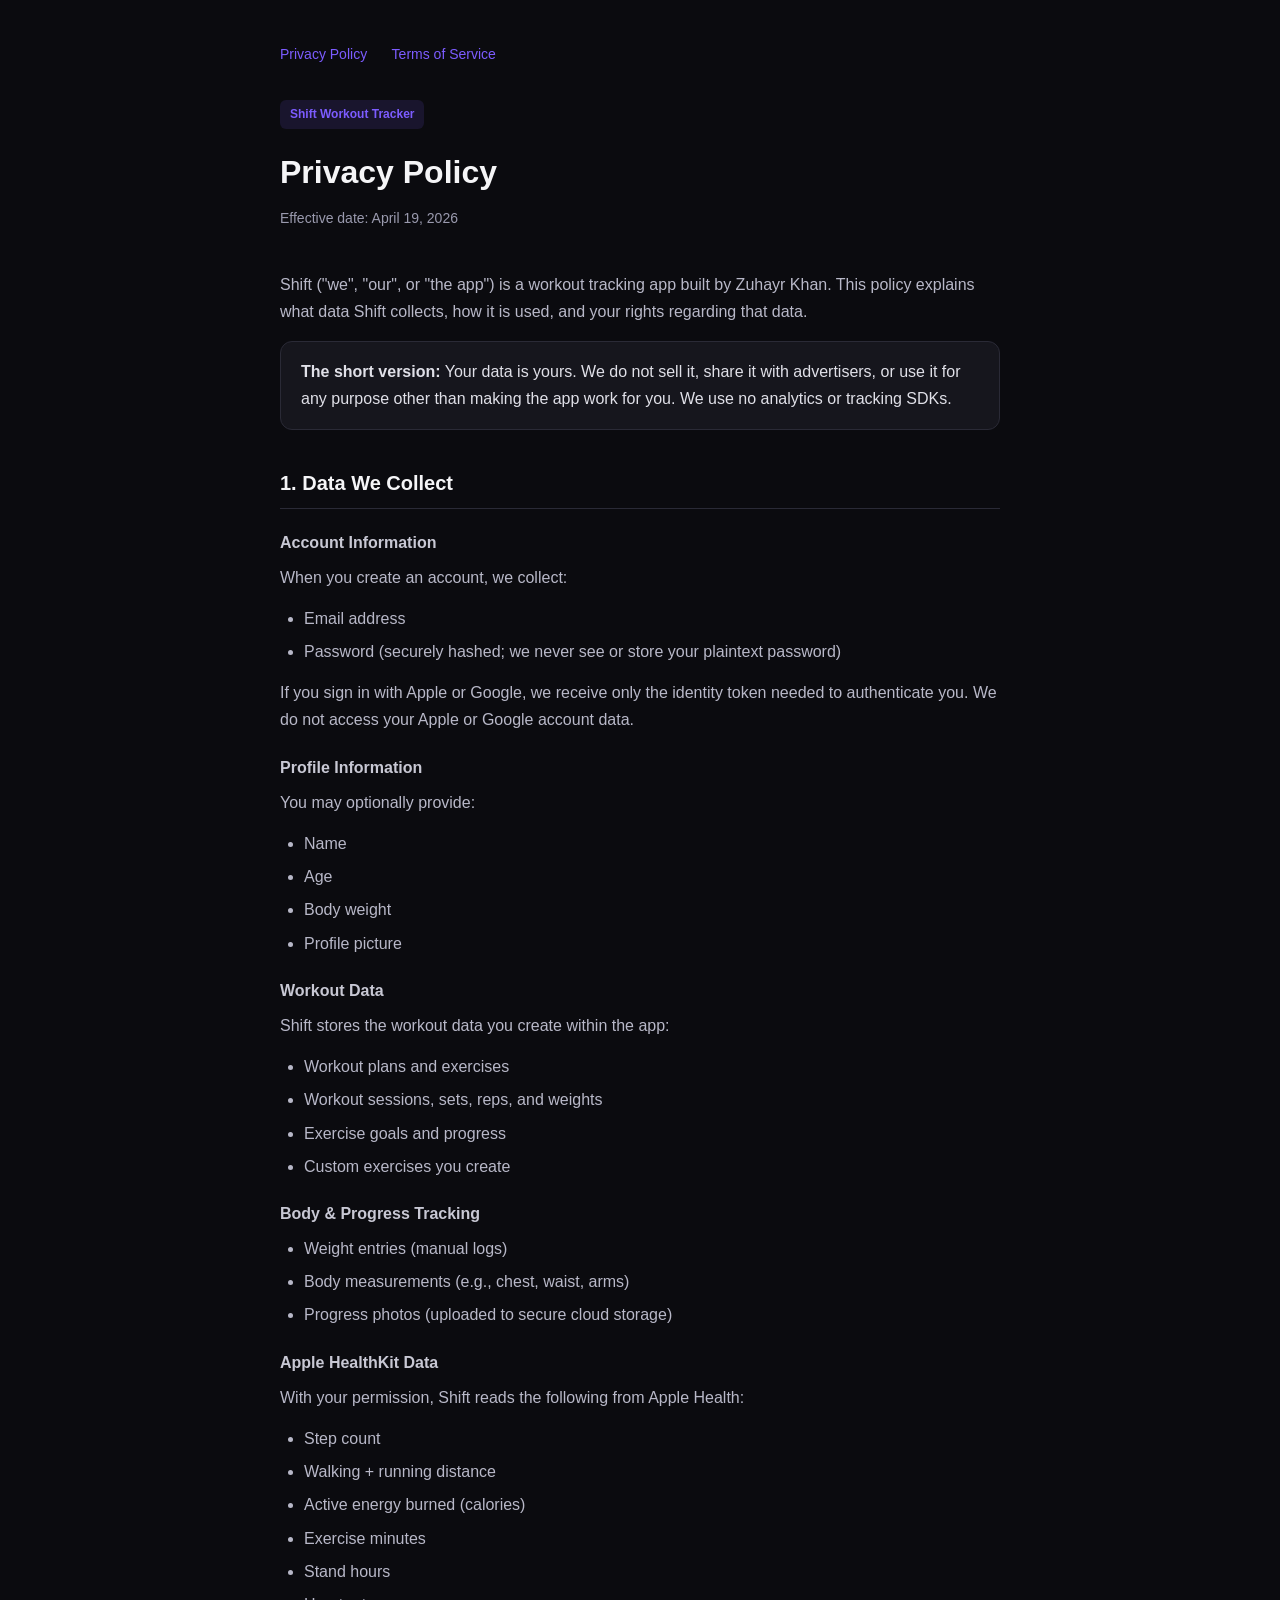
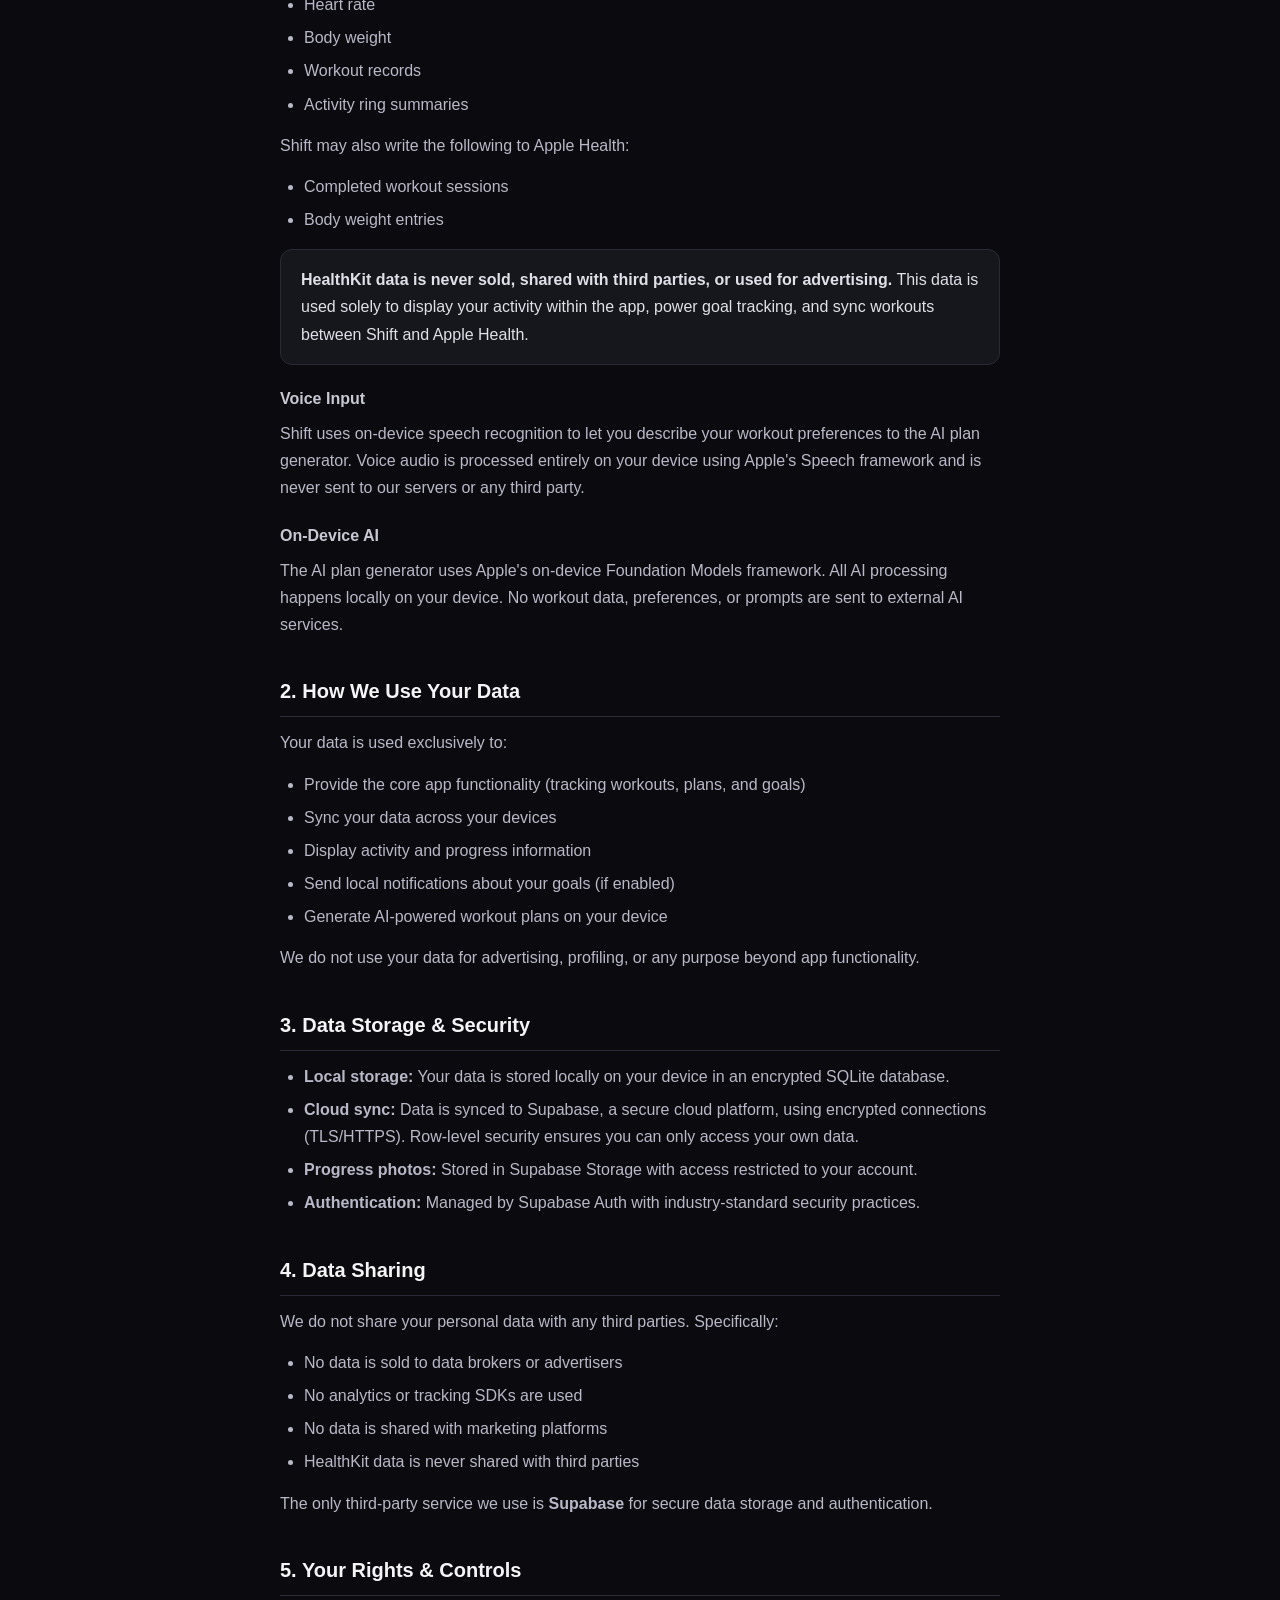
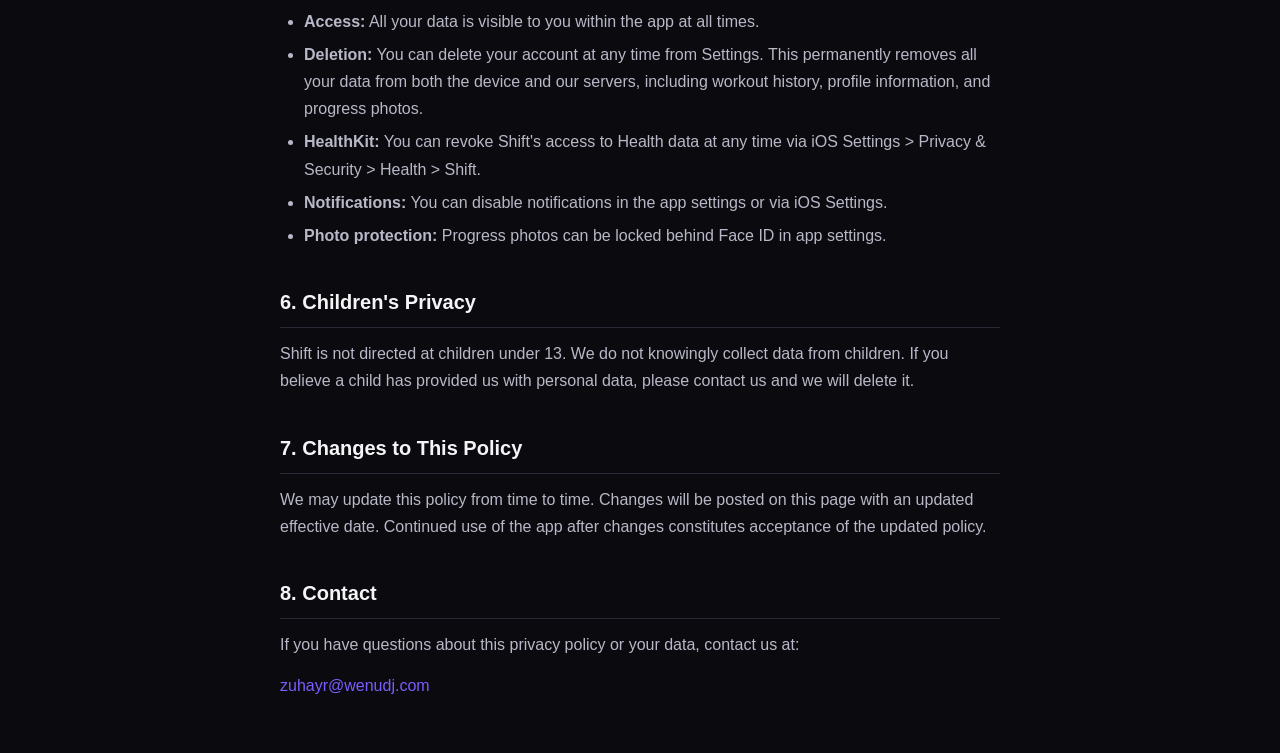
==== docs/privacy-policy.html @ 66a53e2e "Remove height, fix background notifications/complications, revamp UI, add legal docs - Remove height" ====
<!DOCTYPE html>
<html lang="en">
<head>
    <meta charset="UTF-8">
    <meta name="viewport" content="width=device-width, initial-scale=1.0">
    <title>Shift - Privacy Policy</title>
    <style>
        * { margin: 0; padding: 0; box-sizing: border-box; }
        body {
            font-family: -apple-system, BlinkMacSystemFont, 'Segoe UI', Roboto, sans-serif;
            background: #0b0b0f;
            color: #e0e0e8;
            line-height: 1.7;
            padding: 40px 20px;
        }
        .container {
            max-width: 720px;
            margin: 0 auto;
        }
        h1 {
            font-size: 32px;
            font-weight: 800;
            color: #f5f5f7;
            margin-bottom: 8px;
        }
        .subtitle {
            color: #9a9aae;
            font-size: 14px;
            margin-bottom: 40px;
        }
        h2 {
            font-size: 20px;
            font-weight: 700;
            color: #f5f5f7;
            margin-top: 36px;
            margin-bottom: 12px;
            padding-bottom: 8px;
            border-bottom: 1px solid #2a2a36;
        }
        h3 {
            font-size: 16px;
            font-weight: 600;
            color: #c8c8d4;
            margin-top: 20px;
            margin-bottom: 8px;
        }
        p { margin-bottom: 14px; color: #b8b8c8; }
        ul {
            margin-bottom: 14px;
            padding-left: 24px;
        }
        li {
            margin-bottom: 6px;
            color: #b8b8c8;
        }
        a { color: #7c5cff; text-decoration: none; }
        a:hover { text-decoration: underline; }
        .badge {
            display: inline-block;
            background: #7c5cff20;
            color: #7c5cff;
            font-size: 12px;
            font-weight: 600;
            padding: 4px 10px;
            border-radius: 6px;
            margin-bottom: 16px;
        }
        .highlight {
            background: #16161d;
            border: 1px solid #2a2a36;
            border-radius: 12px;
            padding: 16px 20px;
            margin: 16px 0;
        }
        .nav {
            margin-bottom: 32px;
        }
        .nav a {
            font-size: 14px;
            margin-right: 20px;
        }
    </style>
</head>
<body>
    <div class="container">
        <div class="nav">
            <a href="privacy-policy.html">Privacy Policy</a>
            <a href="terms-of-service.html">Terms of Service</a>
        </div>

        <span class="badge">Shift Workout Tracker</span>
        <h1>Privacy Policy</h1>
        <p class="subtitle">Effective date: April 19, 2026</p>

        <p>Shift ("we", "our", or "the app") is a workout tracking app built by Zuhayr Khan. This policy explains what data Shift collects, how it is used, and your rights regarding that data.</p>

        <div class="highlight">
            <strong>The short version:</strong> Your data is yours. We do not sell it, share it with advertisers, or use it for any purpose other than making the app work for you. We use no analytics or tracking SDKs.
        </div>

        <h2>1. Data We Collect</h2>

        <h3>Account Information</h3>
        <p>When you create an account, we collect:</p>
        <ul>
            <li>Email address</li>
            <li>Password (securely hashed; we never see or store your plaintext password)</li>
        </ul>
        <p>If you sign in with Apple or Google, we receive only the identity token needed to authenticate you. We do not access your Apple or Google account data.</p>

        <h3>Profile Information</h3>
        <p>You may optionally provide:</p>
        <ul>
            <li>Name</li>
            <li>Age</li>
            <li>Body weight</li>
            <li>Profile picture</li>
        </ul>

        <h3>Workout Data</h3>
        <p>Shift stores the workout data you create within the app:</p>
        <ul>
            <li>Workout plans and exercises</li>
            <li>Workout sessions, sets, reps, and weights</li>
            <li>Exercise goals and progress</li>
            <li>Custom exercises you create</li>
        </ul>

        <h3>Body & Progress Tracking</h3>
        <ul>
            <li>Weight entries (manual logs)</li>
            <li>Body measurements (e.g., chest, waist, arms)</li>
            <li>Progress photos (uploaded to secure cloud storage)</li>
        </ul>

        <h3>Apple HealthKit Data</h3>
        <p>With your permission, Shift reads the following from Apple Health:</p>
        <ul>
            <li>Step count</li>
            <li>Walking + running distance</li>
            <li>Active energy burned (calories)</li>
            <li>Exercise minutes</li>
            <li>Stand hours</li>
            <li>Heart rate</li>
            <li>Body weight</li>
            <li>Workout records</li>
            <li>Activity ring summaries</li>
        </ul>
        <p>Shift may also write the following to Apple Health:</p>
        <ul>
            <li>Completed workout sessions</li>
            <li>Body weight entries</li>
        </ul>

        <div class="highlight">
            <strong>HealthKit data is never sold, shared with third parties, or used for advertising.</strong> This data is used solely to display your activity within the app, power goal tracking, and sync workouts between Shift and Apple Health.
        </div>

        <h3>Voice Input</h3>
        <p>Shift uses on-device speech recognition to let you describe your workout preferences to the AI plan generator. Voice audio is processed entirely on your device using Apple's Speech framework and is never sent to our servers or any third party.</p>

        <h3>On-Device AI</h3>
        <p>The AI plan generator uses Apple's on-device Foundation Models framework. All AI processing happens locally on your device. No workout data, preferences, or prompts are sent to external AI services.</p>

        <h2>2. How We Use Your Data</h2>
        <p>Your data is used exclusively to:</p>
        <ul>
            <li>Provide the core app functionality (tracking workouts, plans, and goals)</li>
            <li>Sync your data across your devices</li>
            <li>Display activity and progress information</li>
            <li>Send local notifications about your goals (if enabled)</li>
            <li>Generate AI-powered workout plans on your device</li>
        </ul>
        <p>We do not use your data for advertising, profiling, or any purpose beyond app functionality.</p>

        <h2>3. Data Storage & Security</h2>
        <ul>
            <li><strong>Local storage:</strong> Your data is stored locally on your device in an encrypted SQLite database.</li>
            <li><strong>Cloud sync:</strong> Data is synced to Supabase, a secure cloud platform, using encrypted connections (TLS/HTTPS). Row-level security ensures you can only access your own data.</li>
            <li><strong>Progress photos:</strong> Stored in Supabase Storage with access restricted to your account.</li>
            <li><strong>Authentication:</strong> Managed by Supabase Auth with industry-standard security practices.</li>
        </ul>

        <h2>4. Data Sharing</h2>
        <p>We do not share your personal data with any third parties. Specifically:</p>
        <ul>
            <li>No data is sold to data brokers or advertisers</li>
            <li>No analytics or tracking SDKs are used</li>
            <li>No data is shared with marketing platforms</li>
            <li>HealthKit data is never shared with third parties</li>
        </ul>
        <p>The only third-party service we use is <strong>Supabase</strong> for secure data storage and authentication.</p>

        <h2>5. Your Rights & Controls</h2>
        <ul>
            <li><strong>Access:</strong> All your data is visible to you within the app at all times.</li>
            <li><strong>Deletion:</strong> You can delete your account at any time from Settings. This permanently removes all your data from both the device and our servers, including workout history, profile information, and progress photos.</li>
            <li><strong>HealthKit:</strong> You can revoke Shift's access to Health data at any time via iOS Settings > Privacy & Security > Health > Shift.</li>
            <li><strong>Notifications:</strong> You can disable notifications in the app settings or via iOS Settings.</li>
            <li><strong>Photo protection:</strong> Progress photos can be locked behind Face ID in app settings.</li>
        </ul>

        <h2>6. Children's Privacy</h2>
        <p>Shift is not directed at children under 13. We do not knowingly collect data from children. If you believe a child has provided us with personal data, please contact us and we will delete it.</p>

        <h2>7. Changes to This Policy</h2>
        <p>We may update this policy from time to time. Changes will be posted on this page with an updated effective date. Continued use of the app after changes constitutes acceptance of the updated policy.</p>

        <h2>8. Contact</h2>
        <p>If you have questions about this privacy policy or your data, contact us at:</p>
        <p><a href="mailto:zuhayr@wenudj.com">zuhayr@wenudj.com</a></p>
    </div>
</body>
</html>
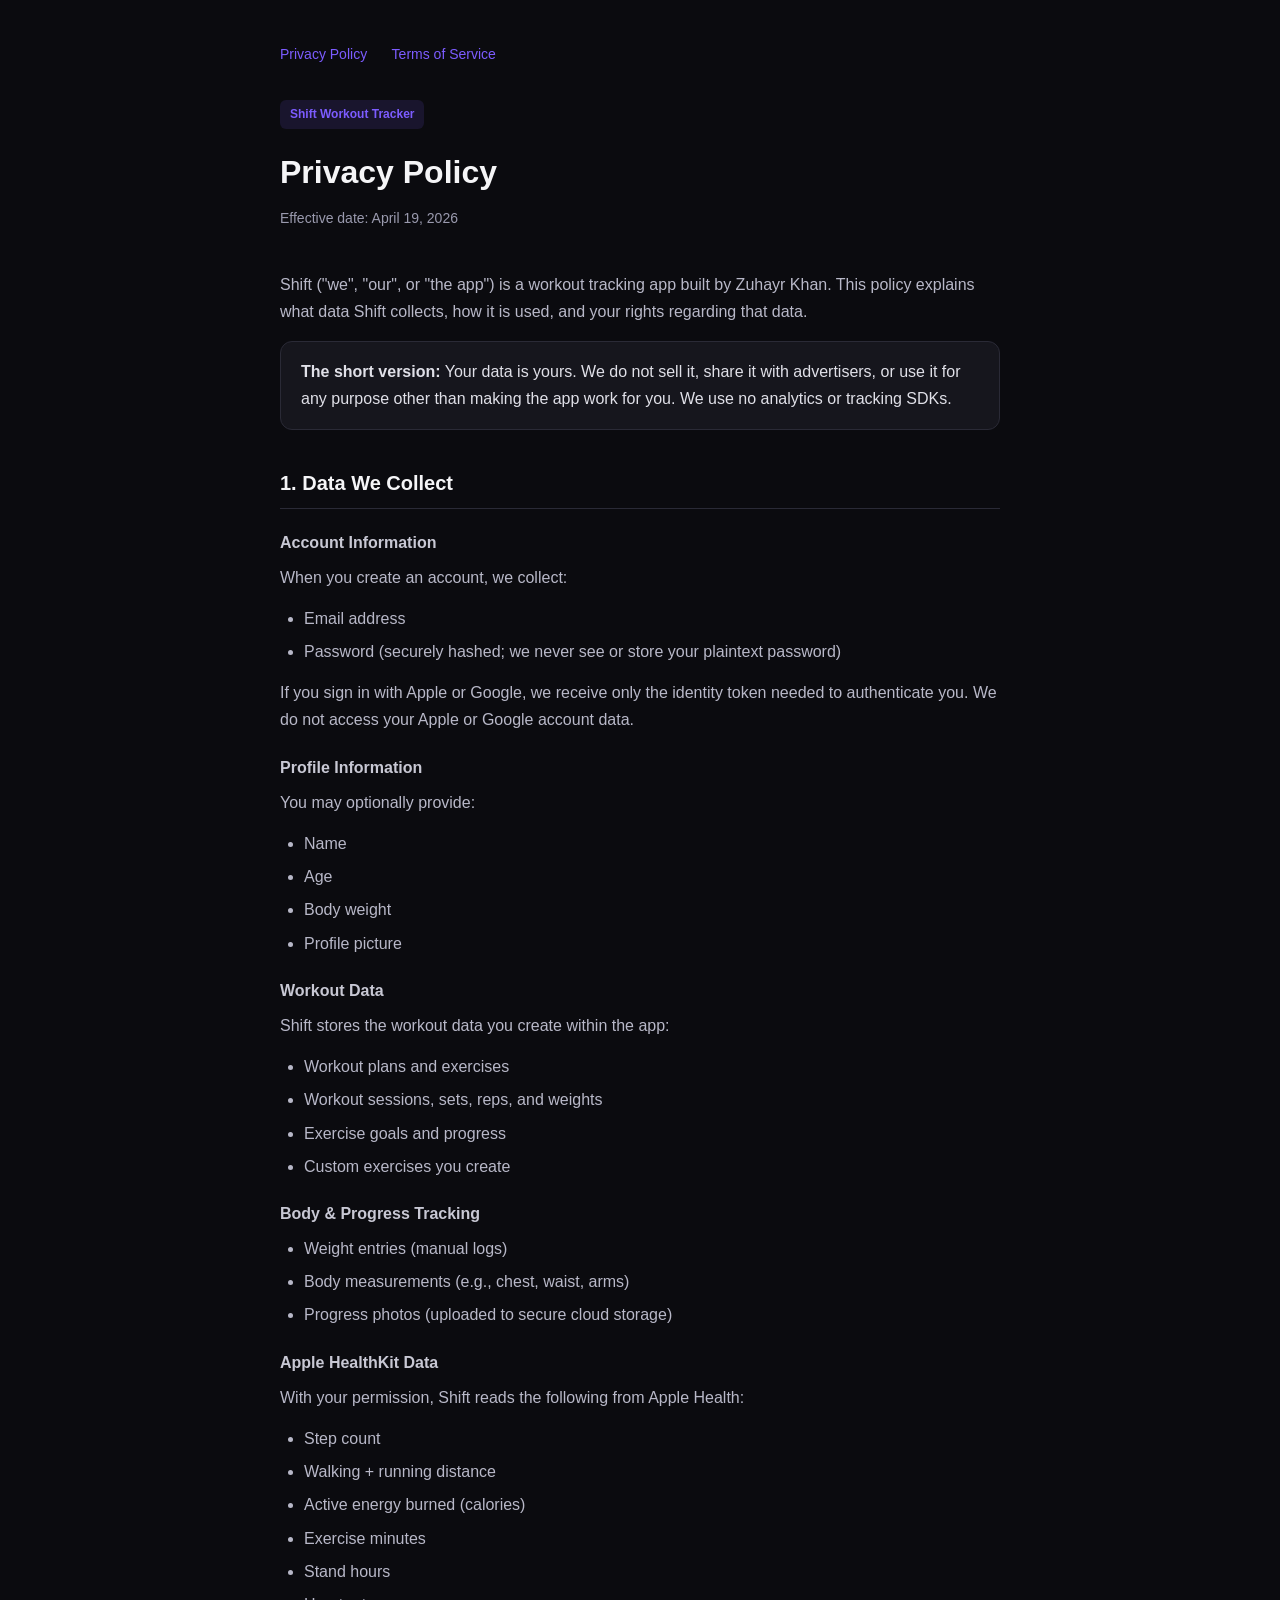
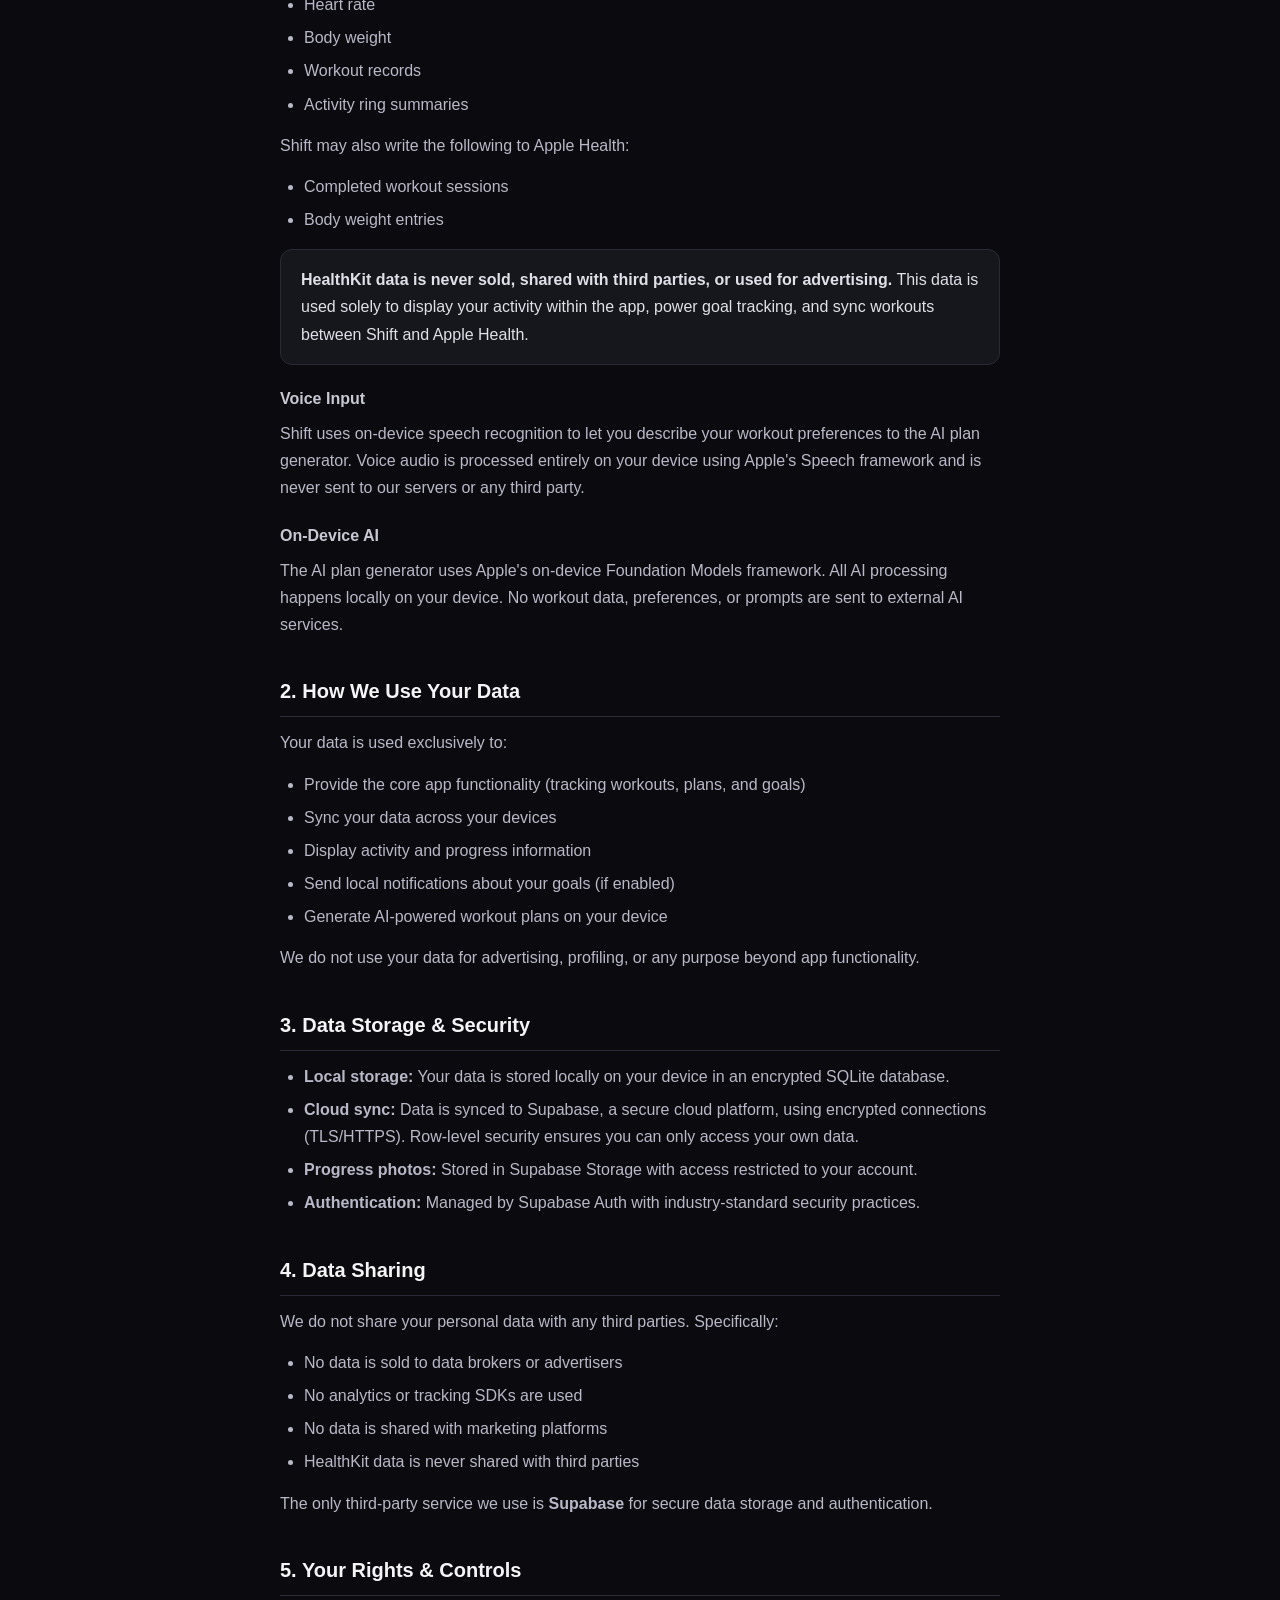
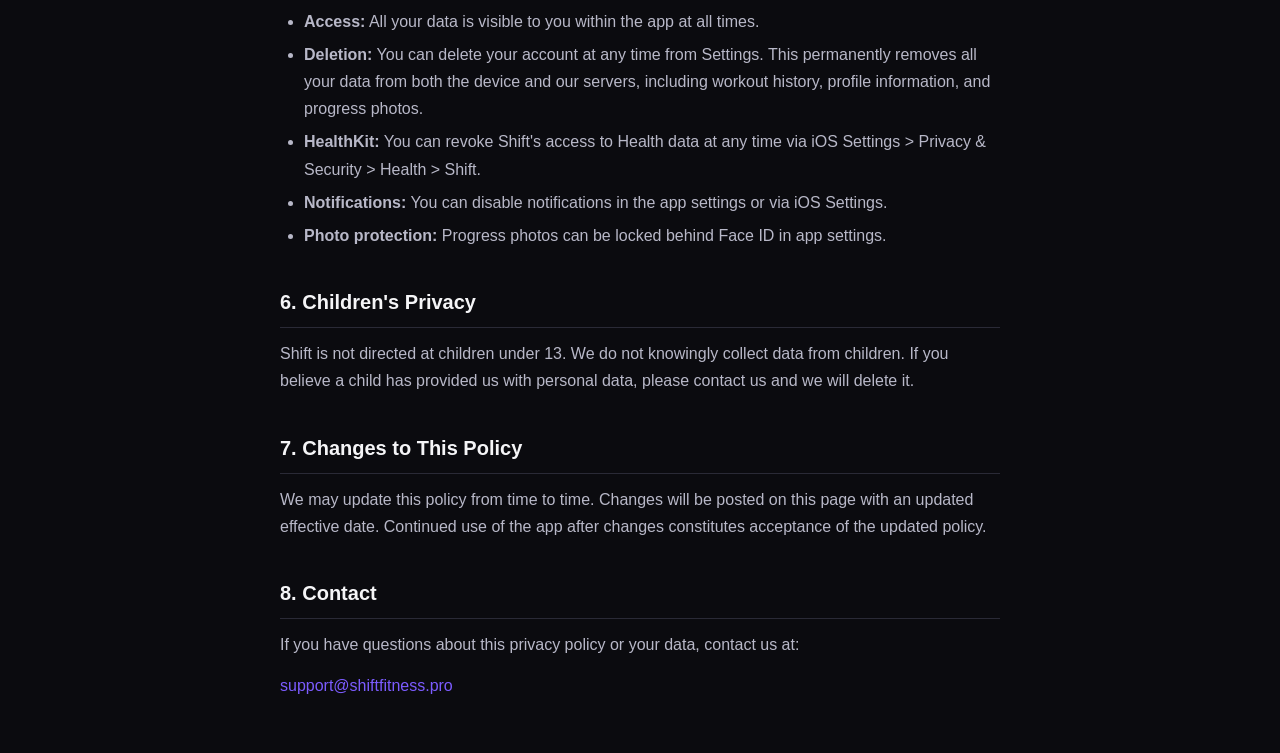
==== commit de312c1c: "Fix background notifications and watch complications, add support links in settings - Fix notificati" ====
--- a/docs/privacy-policy.html
+++ b/docs/privacy-policy.html
@@ -208,7 +208,7 @@
 
         <h2>8. Contact</h2>
         <p>If you have questions about this privacy policy or your data, contact us at:</p>
-        <p><a href="mailto:zuhayr@wenudj.com">zuhayr@wenudj.com</a></p>
+        <p><a href="mailto:support@shiftfitness.pro">support@shiftfitness.pro</a></p>
     </div>
 </body>
 </html>
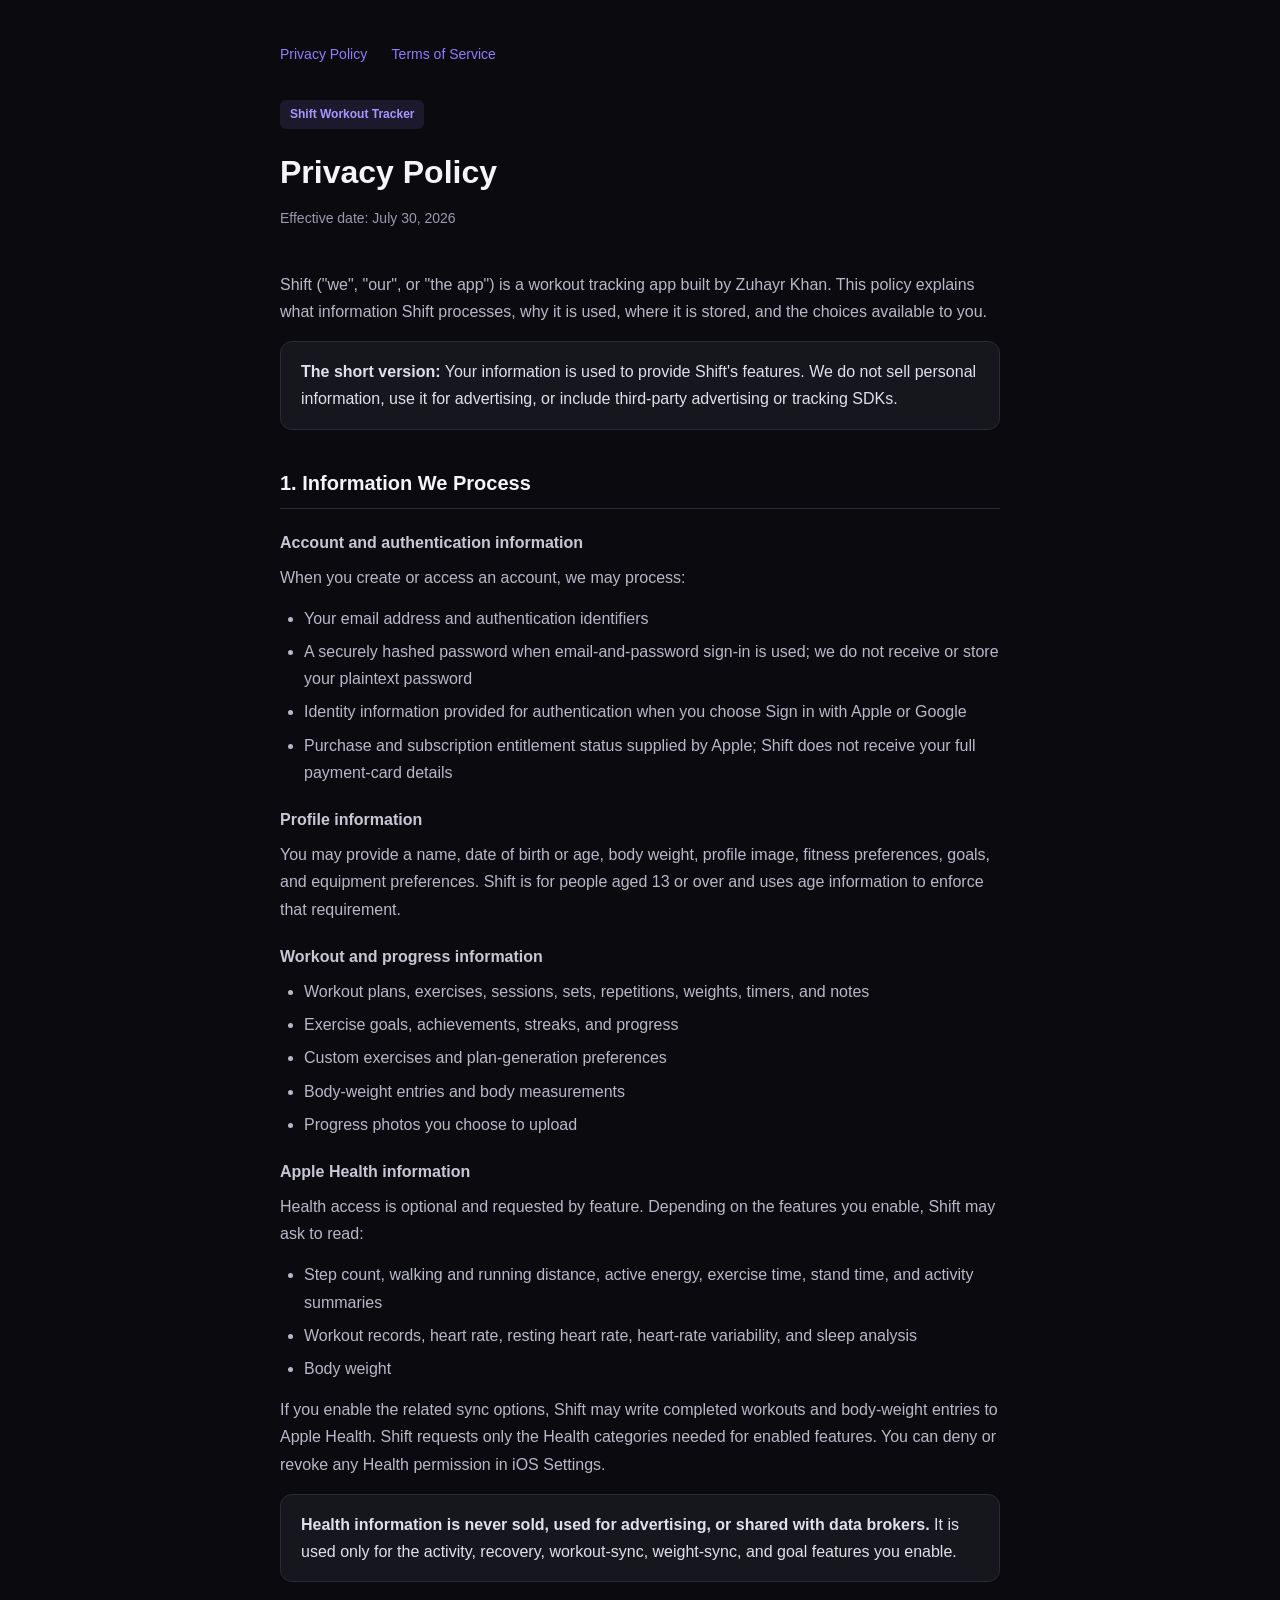
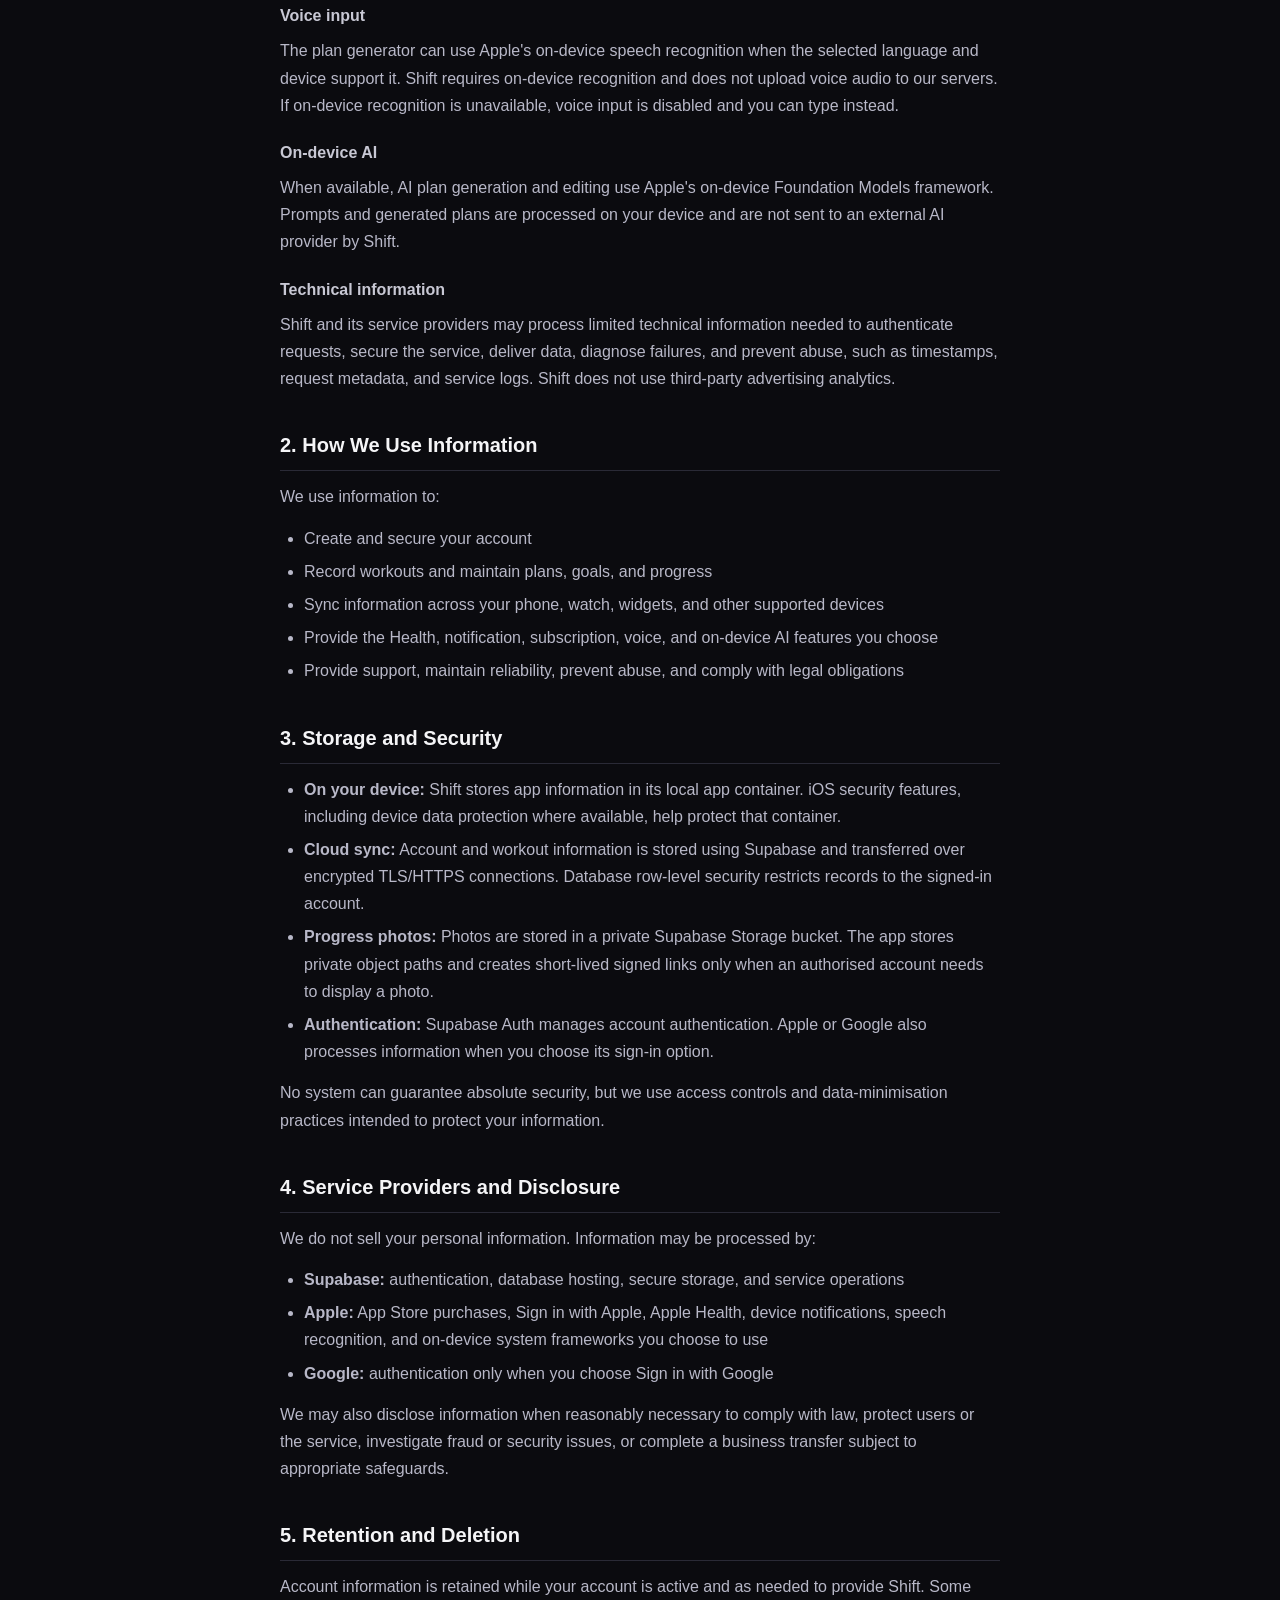
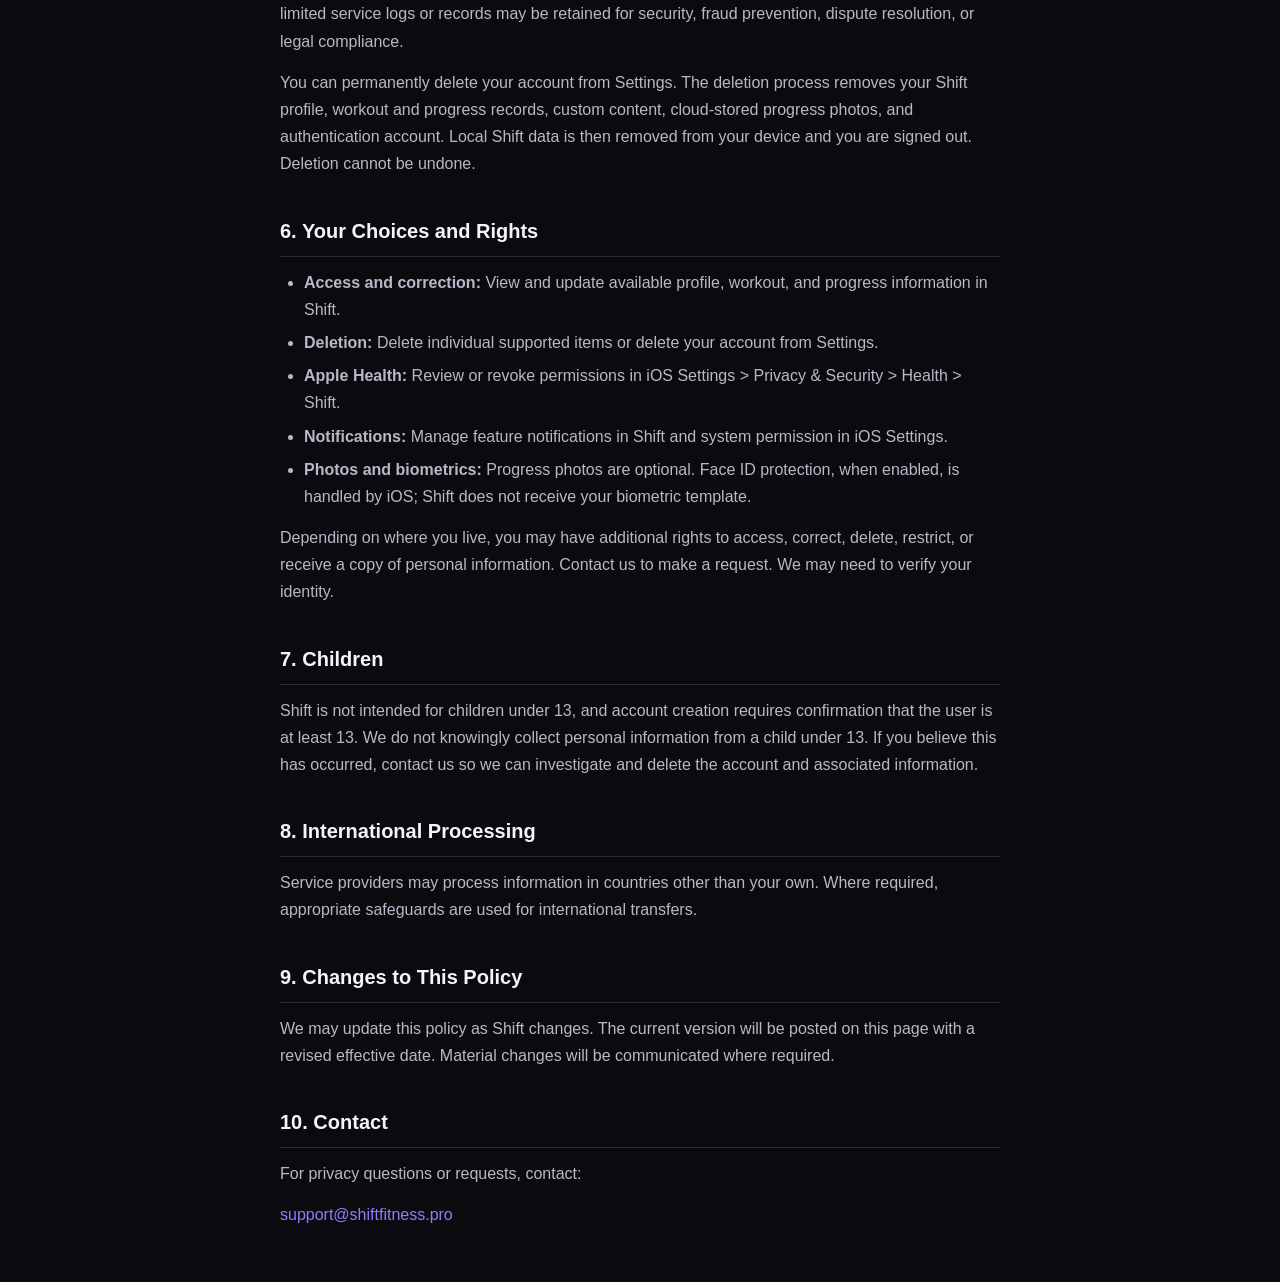
==== commit e205eda9: "Harden privacy and account safety" ====
--- a/docs/privacy-policy.html
+++ b/docs/privacy-policy.html
@@ -13,21 +13,9 @@
             line-height: 1.7;
             padding: 40px 20px;
         }
-        .container {
-            max-width: 720px;
-            margin: 0 auto;
-        }
-        h1 {
-            font-size: 32px;
-            font-weight: 800;
-            color: #f5f5f7;
-            margin-bottom: 8px;
-        }
-        .subtitle {
-            color: #9a9aae;
-            font-size: 14px;
-            margin-bottom: 40px;
-        }
+        .container { max-width: 720px; margin: 0 auto; }
+        h1 { font-size: 32px; font-weight: 800; color: #f5f5f7; margin-bottom: 8px; }
+        .subtitle { color: #9a9aae; font-size: 14px; margin-bottom: 40px; }
         h2 {
             font-size: 20px;
             font-weight: 700;
@@ -37,28 +25,16 @@
             padding-bottom: 8px;
             border-bottom: 1px solid #2a2a36;
         }
-        h3 {
-            font-size: 16px;
-            font-weight: 600;
-            color: #c8c8d4;
-            margin-top: 20px;
-            margin-bottom: 8px;
-        }
+        h3 { font-size: 16px; font-weight: 600; color: #c8c8d4; margin-top: 20px; margin-bottom: 8px; }
         p { margin-bottom: 14px; color: #b8b8c8; }
-        ul {
-            margin-bottom: 14px;
-            padding-left: 24px;
-        }
-        li {
-            margin-bottom: 6px;
-            color: #b8b8c8;
-        }
-        a { color: #7c5cff; text-decoration: none; }
+        ul { margin-bottom: 14px; padding-left: 24px; }
+        li { margin-bottom: 6px; color: #b8b8c8; }
+        a { color: #8f7cff; text-decoration: none; }
         a:hover { text-decoration: underline; }
         .badge {
             display: inline-block;
-            background: #7c5cff20;
-            color: #7c5cff;
+            background: #8f7cff20;
+            color: #a697ff;
             font-size: 12px;
             font-weight: 600;
             padding: 4px 10px;
@@ -72,13 +48,8 @@
             padding: 16px 20px;
             margin: 16px 0;
         }
-        .nav {
-            margin-bottom: 32px;
-        }
-        .nav a {
-            font-size: 14px;
-            margin-right: 20px;
-        }
+        .nav { margin-bottom: 32px; }
+        .nav a { font-size: 14px; margin-right: 20px; }
     </style>
 </head>
 <body>
@@ -90,124 +61,112 @@
 
         <span class="badge">Shift Workout Tracker</span>
         <h1>Privacy Policy</h1>
-        <p class="subtitle">Effective date: April 19, 2026</p>
+        <p class="subtitle">Effective date: July 30, 2026</p>
 
-        <p>Shift ("we", "our", or "the app") is a workout tracking app built by Zuhayr Khan. This policy explains what data Shift collects, how it is used, and your rights regarding that data.</p>
+        <p>Shift ("we", "our", or "the app") is a workout tracking app built by Zuhayr Khan. This policy explains what information Shift processes, why it is used, where it is stored, and the choices available to you.</p>
 
         <div class="highlight">
-            <strong>The short version:</strong> Your data is yours. We do not sell it, share it with advertisers, or use it for any purpose other than making the app work for you. We use no analytics or tracking SDKs.
+            <strong>The short version:</strong> Your information is used to provide Shift's features. We do not sell personal information, use it for advertising, or include third-party advertising or tracking SDKs.
         </div>
 
-        <h2>1. Data We Collect</h2>
+        <h2>1. Information We Process</h2>
 
-        <h3>Account Information</h3>
-        <p>When you create an account, we collect:</p>
+        <h3>Account and authentication information</h3>
+        <p>When you create or access an account, we may process:</p>
         <ul>
-            <li>Email address</li>
-            <li>Password (securely hashed; we never see or store your plaintext password)</li>
-        </ul>
-        <p>If you sign in with Apple or Google, we receive only the identity token needed to authenticate you. We do not access your Apple or Google account data.</p>
-
-        <h3>Profile Information</h3>
-        <p>You may optionally provide:</p>
-        <ul>
-            <li>Name</li>
-            <li>Age</li>
-            <li>Body weight</li>
-            <li>Profile picture</li>
+            <li>Your email address and authentication identifiers</li>
+            <li>A securely hashed password when email-and-password sign-in is used; we do not receive or store your plaintext password</li>
+            <li>Identity information provided for authentication when you choose Sign in with Apple or Google</li>
+            <li>Purchase and subscription entitlement status supplied by Apple; Shift does not receive your full payment-card details</li>
         </ul>
 
-        <h3>Workout Data</h3>
-        <p>Shift stores the workout data you create within the app:</p>
+        <h3>Profile information</h3>
+        <p>You may provide a name, date of birth or age, body weight, profile image, fitness preferences, goals, and equipment preferences. Shift is for people aged 13 or over and uses age information to enforce that requirement.</p>
+
+        <h3>Workout and progress information</h3>
         <ul>
-            <li>Workout plans and exercises</li>
-            <li>Workout sessions, sets, reps, and weights</li>
-            <li>Exercise goals and progress</li>
-            <li>Custom exercises you create</li>
+            <li>Workout plans, exercises, sessions, sets, repetitions, weights, timers, and notes</li>
+            <li>Exercise goals, achievements, streaks, and progress</li>
+            <li>Custom exercises and plan-generation preferences</li>
+            <li>Body-weight entries and body measurements</li>
+            <li>Progress photos you choose to upload</li>
         </ul>
 
-        <h3>Body & Progress Tracking</h3>
+        <h3>Apple Health information</h3>
+        <p>Health access is optional and requested by feature. Depending on the features you enable, Shift may ask to read:</p>
         <ul>
-            <li>Weight entries (manual logs)</li>
-            <li>Body measurements (e.g., chest, waist, arms)</li>
-            <li>Progress photos (uploaded to secure cloud storage)</li>
+            <li>Step count, walking and running distance, active energy, exercise time, stand time, and activity summaries</li>
+            <li>Workout records, heart rate, resting heart rate, heart-rate variability, and sleep analysis</li>
+            <li>Body weight</li>
+        </ul>
+        <p>If you enable the related sync options, Shift may write completed workouts and body-weight entries to Apple Health. Shift requests only the Health categories needed for enabled features. You can deny or revoke any Health permission in iOS Settings.</p>
+
+        <div class="highlight">
+            <strong>Health information is never sold, used for advertising, or shared with data brokers.</strong> It is used only for the activity, recovery, workout-sync, weight-sync, and goal features you enable.
+        </div>
+
+        <h3>Voice input</h3>
+        <p>The plan generator can use Apple's on-device speech recognition when the selected language and device support it. Shift requires on-device recognition and does not upload voice audio to our servers. If on-device recognition is unavailable, voice input is disabled and you can type instead.</p>
+
+        <h3>On-device AI</h3>
+        <p>When available, AI plan generation and editing use Apple's on-device Foundation Models framework. Prompts and generated plans are processed on your device and are not sent to an external AI provider by Shift.</p>
+
+        <h3>Technical information</h3>
+        <p>Shift and its service providers may process limited technical information needed to authenticate requests, secure the service, deliver data, diagnose failures, and prevent abuse, such as timestamps, request metadata, and service logs. Shift does not use third-party advertising analytics.</p>
+
+        <h2>2. How We Use Information</h2>
+        <p>We use information to:</p>
+        <ul>
+            <li>Create and secure your account</li>
+            <li>Record workouts and maintain plans, goals, and progress</li>
+            <li>Sync information across your phone, watch, widgets, and other supported devices</li>
+            <li>Provide the Health, notification, subscription, voice, and on-device AI features you choose</li>
+            <li>Provide support, maintain reliability, prevent abuse, and comply with legal obligations</li>
         </ul>
 
-        <h3>Apple HealthKit Data</h3>
-        <p>With your permission, Shift reads the following from Apple Health:</p>
+        <h2>3. Storage and Security</h2>
         <ul>
-            <li>Step count</li>
-            <li>Walking + running distance</li>
-            <li>Active energy burned (calories)</li>
-            <li>Exercise minutes</li>
-            <li>Stand hours</li>
-            <li>Heart rate</li>
-            <li>Body weight</li>
-            <li>Workout records</li>
-            <li>Activity ring summaries</li>
+            <li><strong>On your device:</strong> Shift stores app information in its local app container. iOS security features, including device data protection where available, help protect that container.</li>
+            <li><strong>Cloud sync:</strong> Account and workout information is stored using Supabase and transferred over encrypted TLS/HTTPS connections. Database row-level security restricts records to the signed-in account.</li>
+            <li><strong>Progress photos:</strong> Photos are stored in a private Supabase Storage bucket. The app stores private object paths and creates short-lived signed links only when an authorised account needs to display a photo.</li>
+            <li><strong>Authentication:</strong> Supabase Auth manages account authentication. Apple or Google also processes information when you choose its sign-in option.</li>
         </ul>
-        <p>Shift may also write the following to Apple Health:</p>
+        <p>No system can guarantee absolute security, but we use access controls and data-minimisation practices intended to protect your information.</p>
+
+        <h2>4. Service Providers and Disclosure</h2>
+        <p>We do not sell your personal information. Information may be processed by:</p>
         <ul>
-            <li>Completed workout sessions</li>
-            <li>Body weight entries</li>
+            <li><strong>Supabase:</strong> authentication, database hosting, secure storage, and service operations</li>
+            <li><strong>Apple:</strong> App Store purchases, Sign in with Apple, Apple Health, device notifications, speech recognition, and on-device system frameworks you choose to use</li>
+            <li><strong>Google:</strong> authentication only when you choose Sign in with Google</li>
         </ul>
+        <p>We may also disclose information when reasonably necessary to comply with law, protect users or the service, investigate fraud or security issues, or complete a business transfer subject to appropriate safeguards.</p>
 
-        <div class="highlight">
-            <strong>HealthKit data is never sold, shared with third parties, or used for advertising.</strong> This data is used solely to display your activity within the app, power goal tracking, and sync workouts between Shift and Apple Health.
-        </div>
+        <h2>5. Retention and Deletion</h2>
+        <p>Account information is retained while your account is active and as needed to provide Shift. Some limited service logs or records may be retained for security, fraud prevention, dispute resolution, or legal compliance.</p>
+        <p>You can permanently delete your account from Settings. The deletion process removes your Shift profile, workout and progress records, custom content, cloud-stored progress photos, and authentication account. Local Shift data is then removed from your device and you are signed out. Deletion cannot be undone.</p>
 
-        <h3>Voice Input</h3>
-        <p>Shift uses on-device speech recognition to let you describe your workout preferences to the AI plan generator. Voice audio is processed entirely on your device using Apple's Speech framework and is never sent to our servers or any third party.</p>
+        <h2>6. Your Choices and Rights</h2>
+        <ul>
+            <li><strong>Access and correction:</strong> View and update available profile, workout, and progress information in Shift.</li>
+            <li><strong>Deletion:</strong> Delete individual supported items or delete your account from Settings.</li>
+            <li><strong>Apple Health:</strong> Review or revoke permissions in iOS Settings &gt; Privacy &amp; Security &gt; Health &gt; Shift.</li>
+            <li><strong>Notifications:</strong> Manage feature notifications in Shift and system permission in iOS Settings.</li>
+            <li><strong>Photos and biometrics:</strong> Progress photos are optional. Face ID protection, when enabled, is handled by iOS; Shift does not receive your biometric template.</li>
+        </ul>
+        <p>Depending on where you live, you may have additional rights to access, correct, delete, restrict, or receive a copy of personal information. Contact us to make a request. We may need to verify your identity.</p>
 
-        <h3>On-Device AI</h3>
-        <p>The AI plan generator uses Apple's on-device Foundation Models framework. All AI processing happens locally on your device. No workout data, preferences, or prompts are sent to external AI services.</p>
+        <h2>7. Children</h2>
+        <p>Shift is not intended for children under 13, and account creation requires confirmation that the user is at least 13. We do not knowingly collect personal information from a child under 13. If you believe this has occurred, contact us so we can investigate and delete the account and associated information.</p>
 
-        <h2>2. How We Use Your Data</h2>
-        <p>Your data is used exclusively to:</p>
-        <ul>
-            <li>Provide the core app functionality (tracking workouts, plans, and goals)</li>
-            <li>Sync your data across your devices</li>
-            <li>Display activity and progress information</li>
-            <li>Send local notifications about your goals (if enabled)</li>
-            <li>Generate AI-powered workout plans on your device</li>
-        </ul>
-        <p>We do not use your data for advertising, profiling, or any purpose beyond app functionality.</p>
+        <h2>8. International Processing</h2>
+        <p>Service providers may process information in countries other than your own. Where required, appropriate safeguards are used for international transfers.</p>
 
-        <h2>3. Data Storage & Security</h2>
-        <ul>
-            <li><strong>Local storage:</strong> Your data is stored locally on your device in an encrypted SQLite database.</li>
-            <li><strong>Cloud sync:</strong> Data is synced to Supabase, a secure cloud platform, using encrypted connections (TLS/HTTPS). Row-level security ensures you can only access your own data.</li>
-            <li><strong>Progress photos:</strong> Stored in Supabase Storage with access restricted to your account.</li>
-            <li><strong>Authentication:</strong> Managed by Supabase Auth with industry-standard security practices.</li>
-        </ul>
+        <h2>9. Changes to This Policy</h2>
+        <p>We may update this policy as Shift changes. The current version will be posted on this page with a revised effective date. Material changes will be communicated where required.</p>
 
-        <h2>4. Data Sharing</h2>
-        <p>We do not share your personal data with any third parties. Specifically:</p>
-        <ul>
-            <li>No data is sold to data brokers or advertisers</li>
-            <li>No analytics or tracking SDKs are used</li>
-            <li>No data is shared with marketing platforms</li>
-            <li>HealthKit data is never shared with third parties</li>
-        </ul>
-        <p>The only third-party service we use is <strong>Supabase</strong> for secure data storage and authentication.</p>
-
-        <h2>5. Your Rights & Controls</h2>
-        <ul>
-            <li><strong>Access:</strong> All your data is visible to you within the app at all times.</li>
-            <li><strong>Deletion:</strong> You can delete your account at any time from Settings. This permanently removes all your data from both the device and our servers, including workout history, profile information, and progress photos.</li>
-            <li><strong>HealthKit:</strong> You can revoke Shift's access to Health data at any time via iOS Settings > Privacy & Security > Health > Shift.</li>
-            <li><strong>Notifications:</strong> You can disable notifications in the app settings or via iOS Settings.</li>
-            <li><strong>Photo protection:</strong> Progress photos can be locked behind Face ID in app settings.</li>
-        </ul>
-
-        <h2>6. Children's Privacy</h2>
-        <p>Shift is not directed at children under 13. We do not knowingly collect data from children. If you believe a child has provided us with personal data, please contact us and we will delete it.</p>
-
-        <h2>7. Changes to This Policy</h2>
-        <p>We may update this policy from time to time. Changes will be posted on this page with an updated effective date. Continued use of the app after changes constitutes acceptance of the updated policy.</p>
-
-        <h2>8. Contact</h2>
-        <p>If you have questions about this privacy policy or your data, contact us at:</p>
+        <h2>10. Contact</h2>
+        <p>For privacy questions or requests, contact:</p>
         <p><a href="mailto:support@shiftfitness.pro">support@shiftfitness.pro</a></p>
     </div>
 </body>
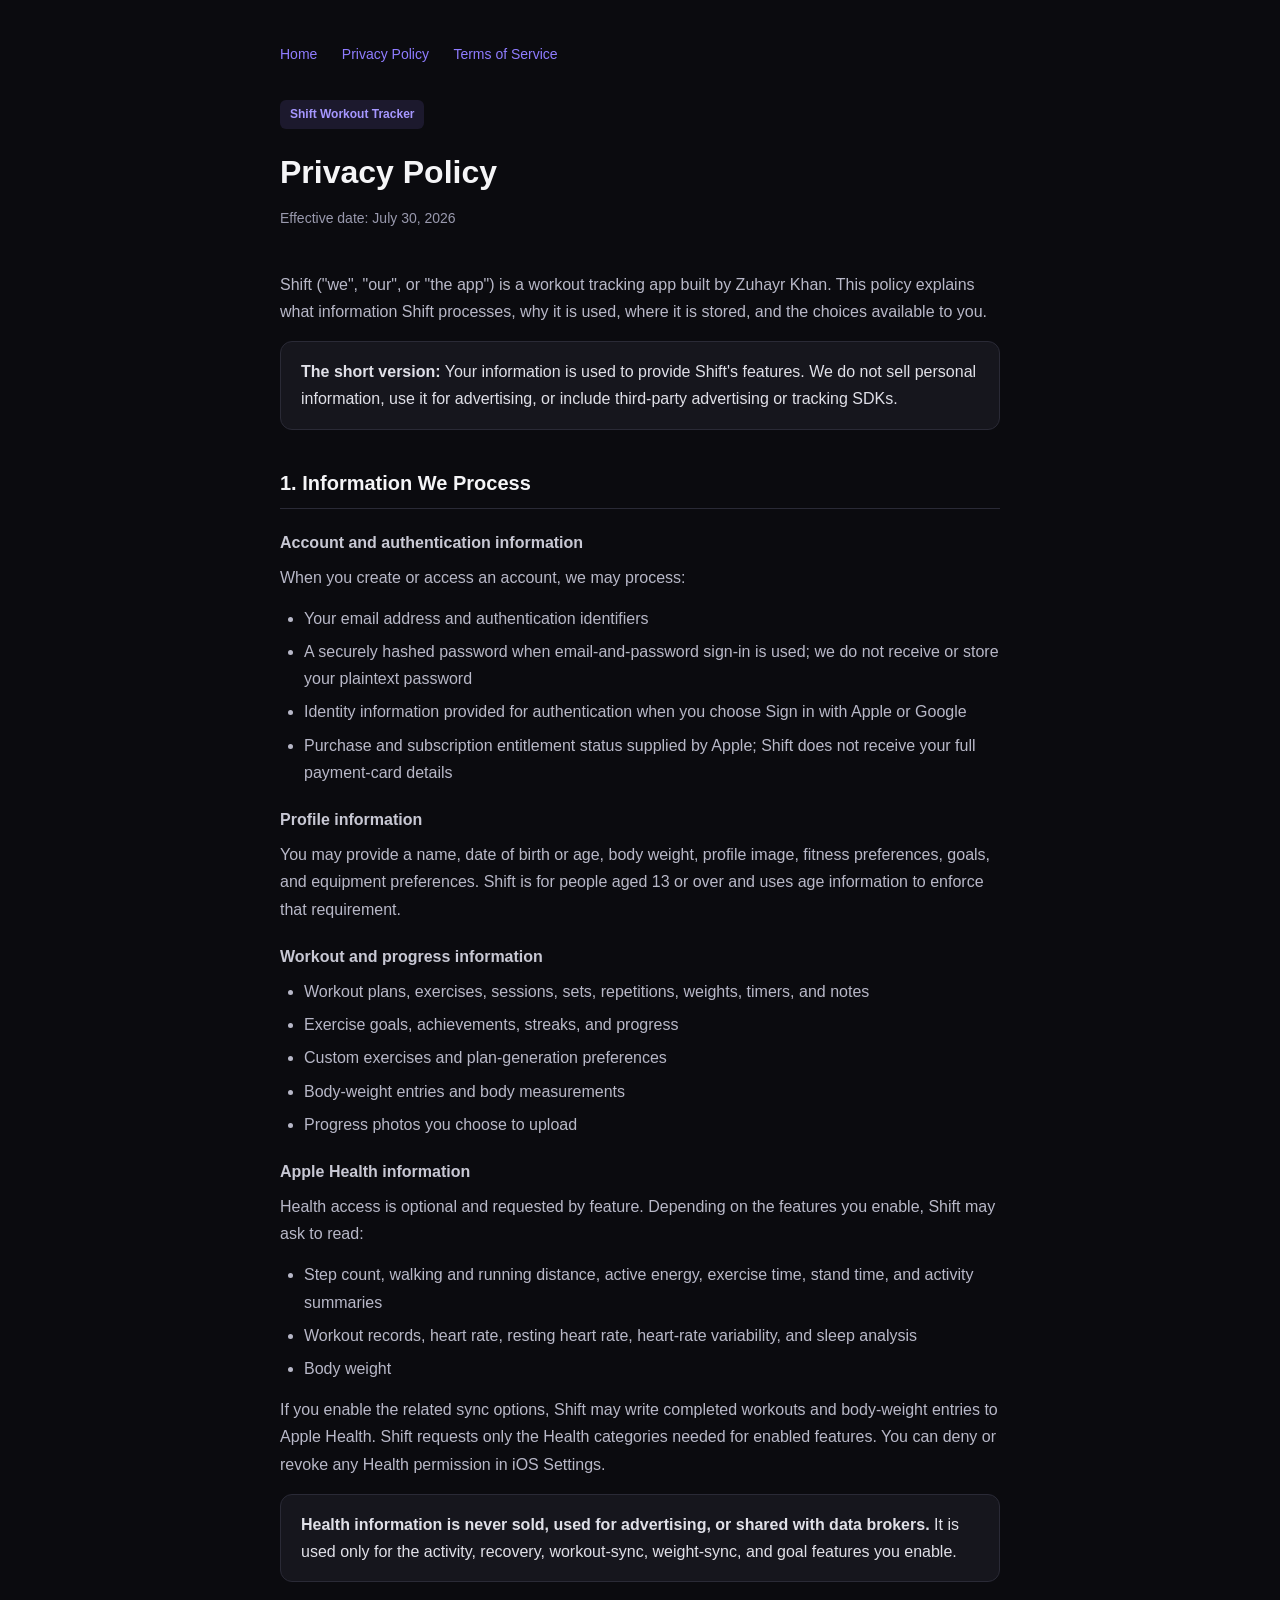
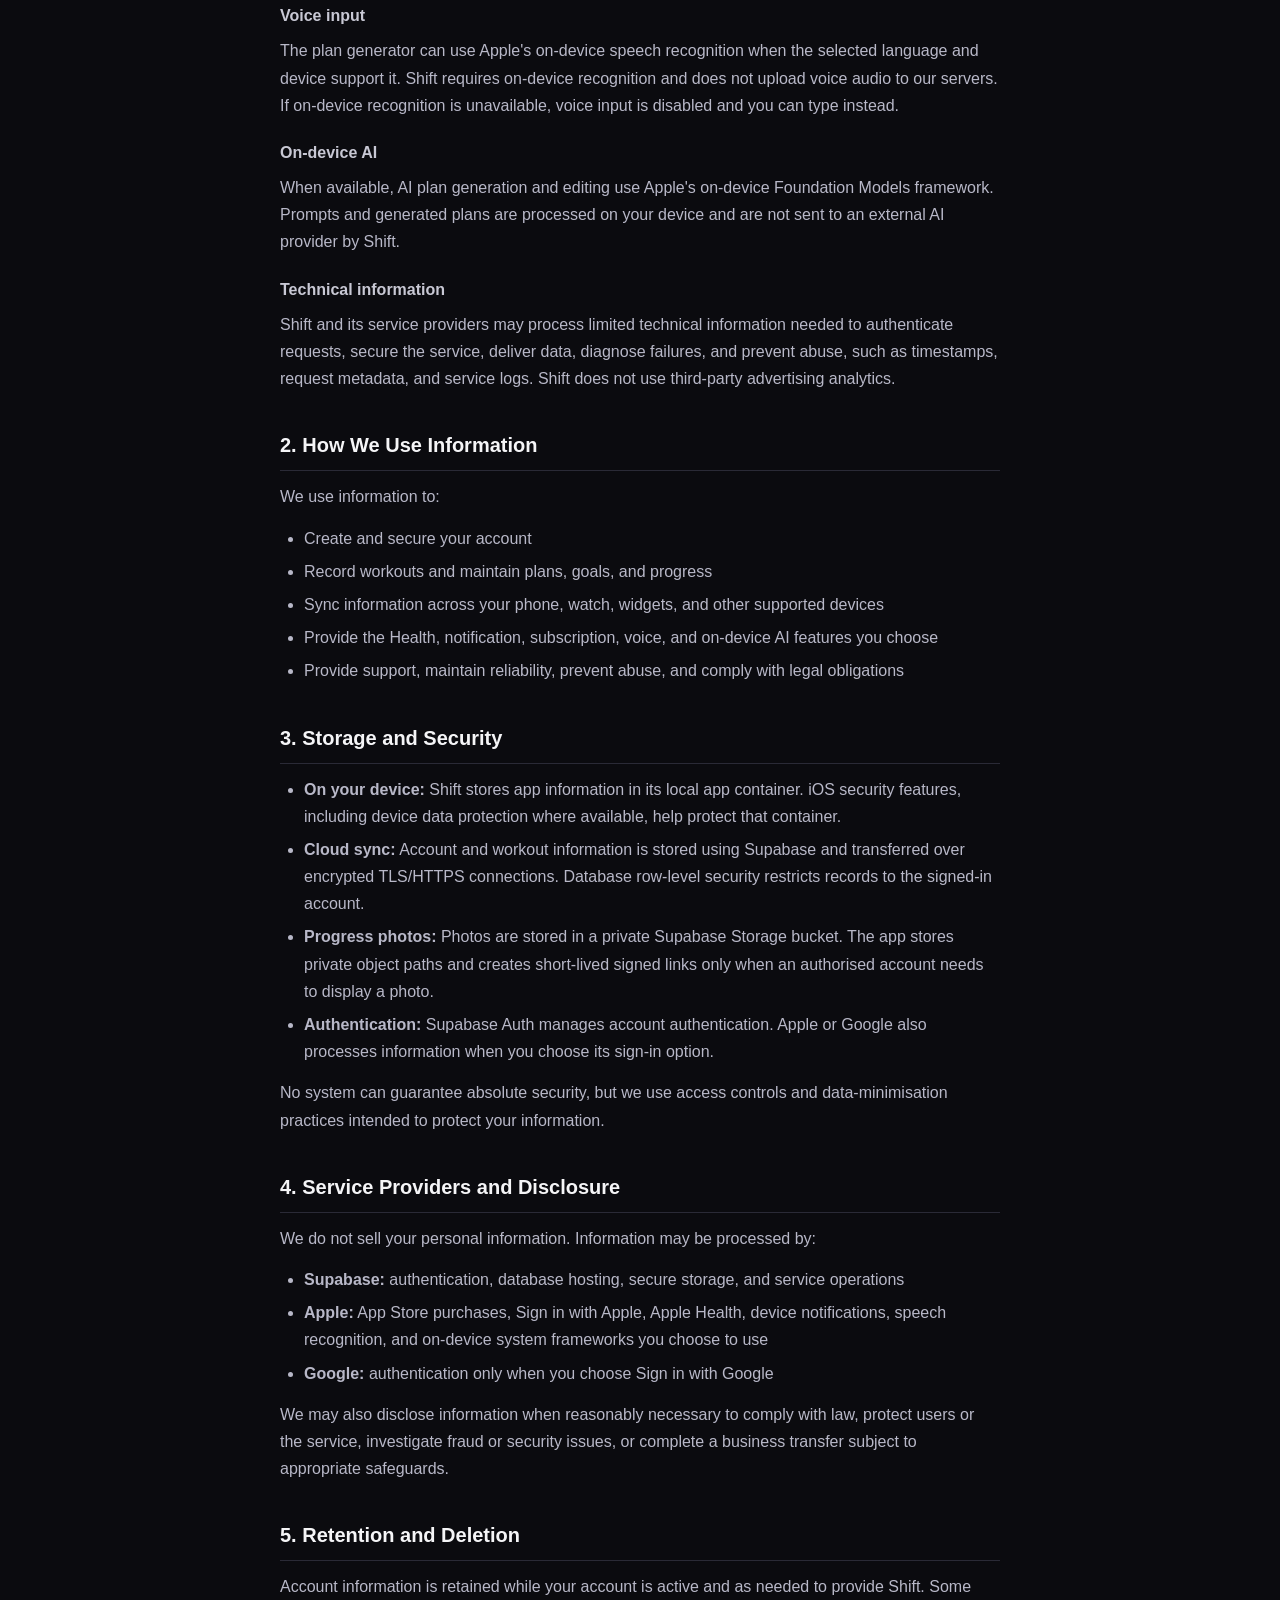
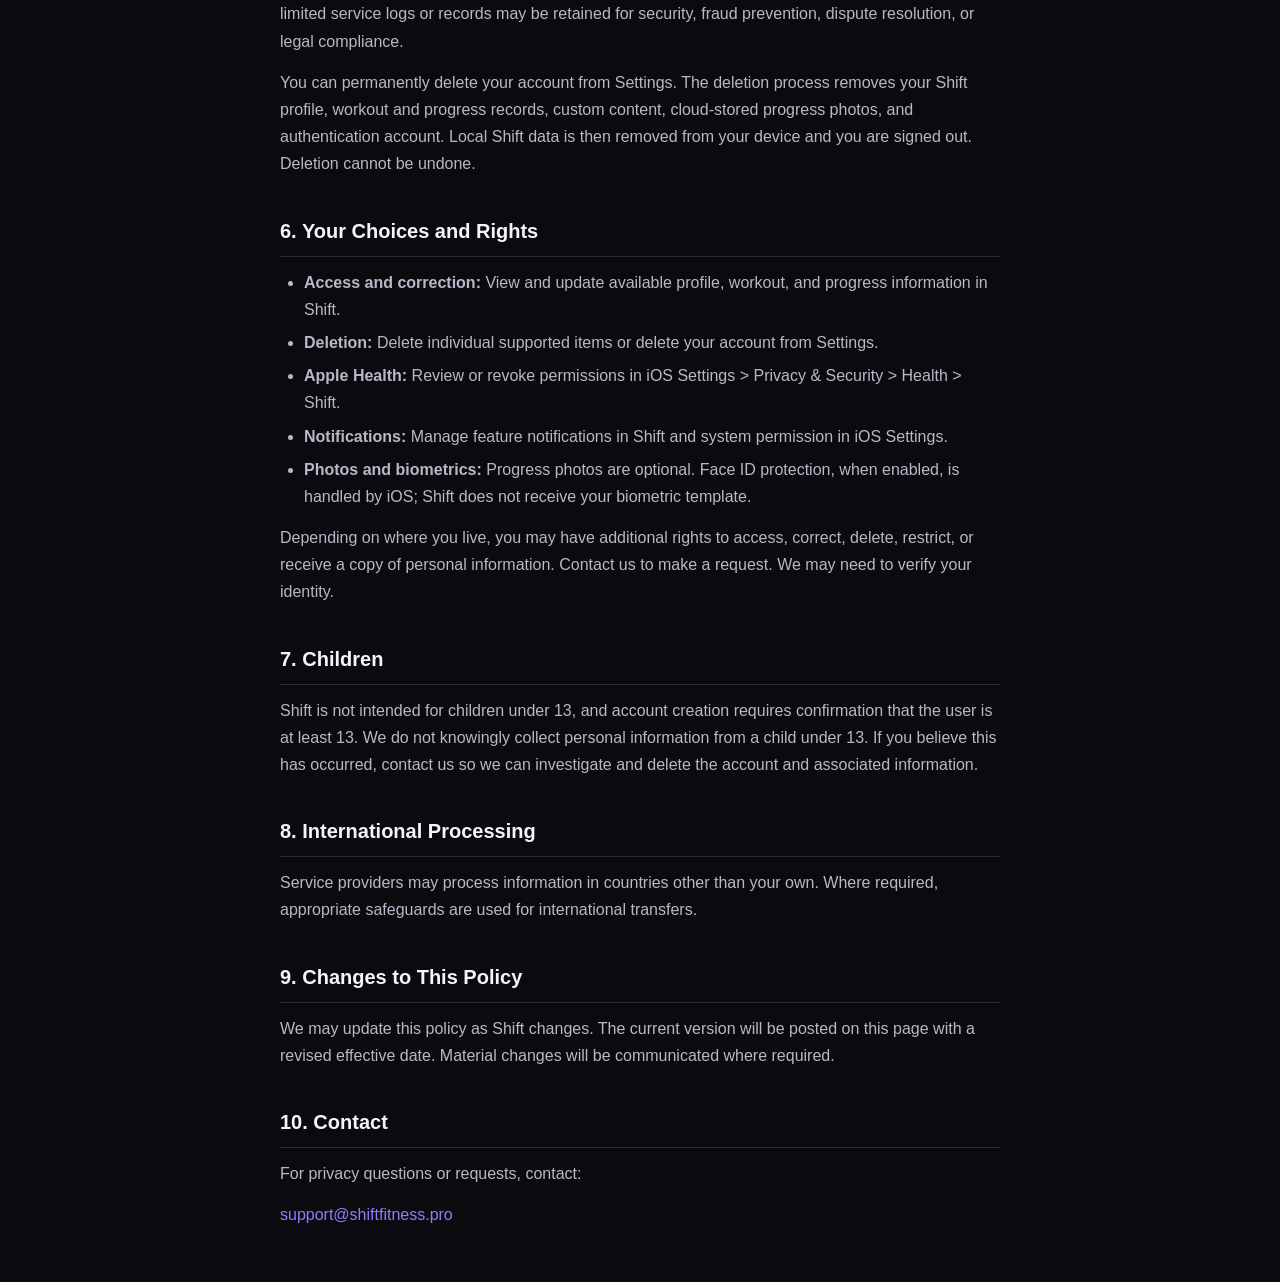
==== commit 56a44c29: "Harden Supabase security and add support site" ====
--- a/docs/privacy-policy.html
+++ b/docs/privacy-policy.html
@@ -55,6 +55,7 @@
 <body>
     <div class="container">
         <div class="nav">
+            <a href="index.html">Home</a>
             <a href="privacy-policy.html">Privacy Policy</a>
             <a href="terms-of-service.html">Terms of Service</a>
         </div>
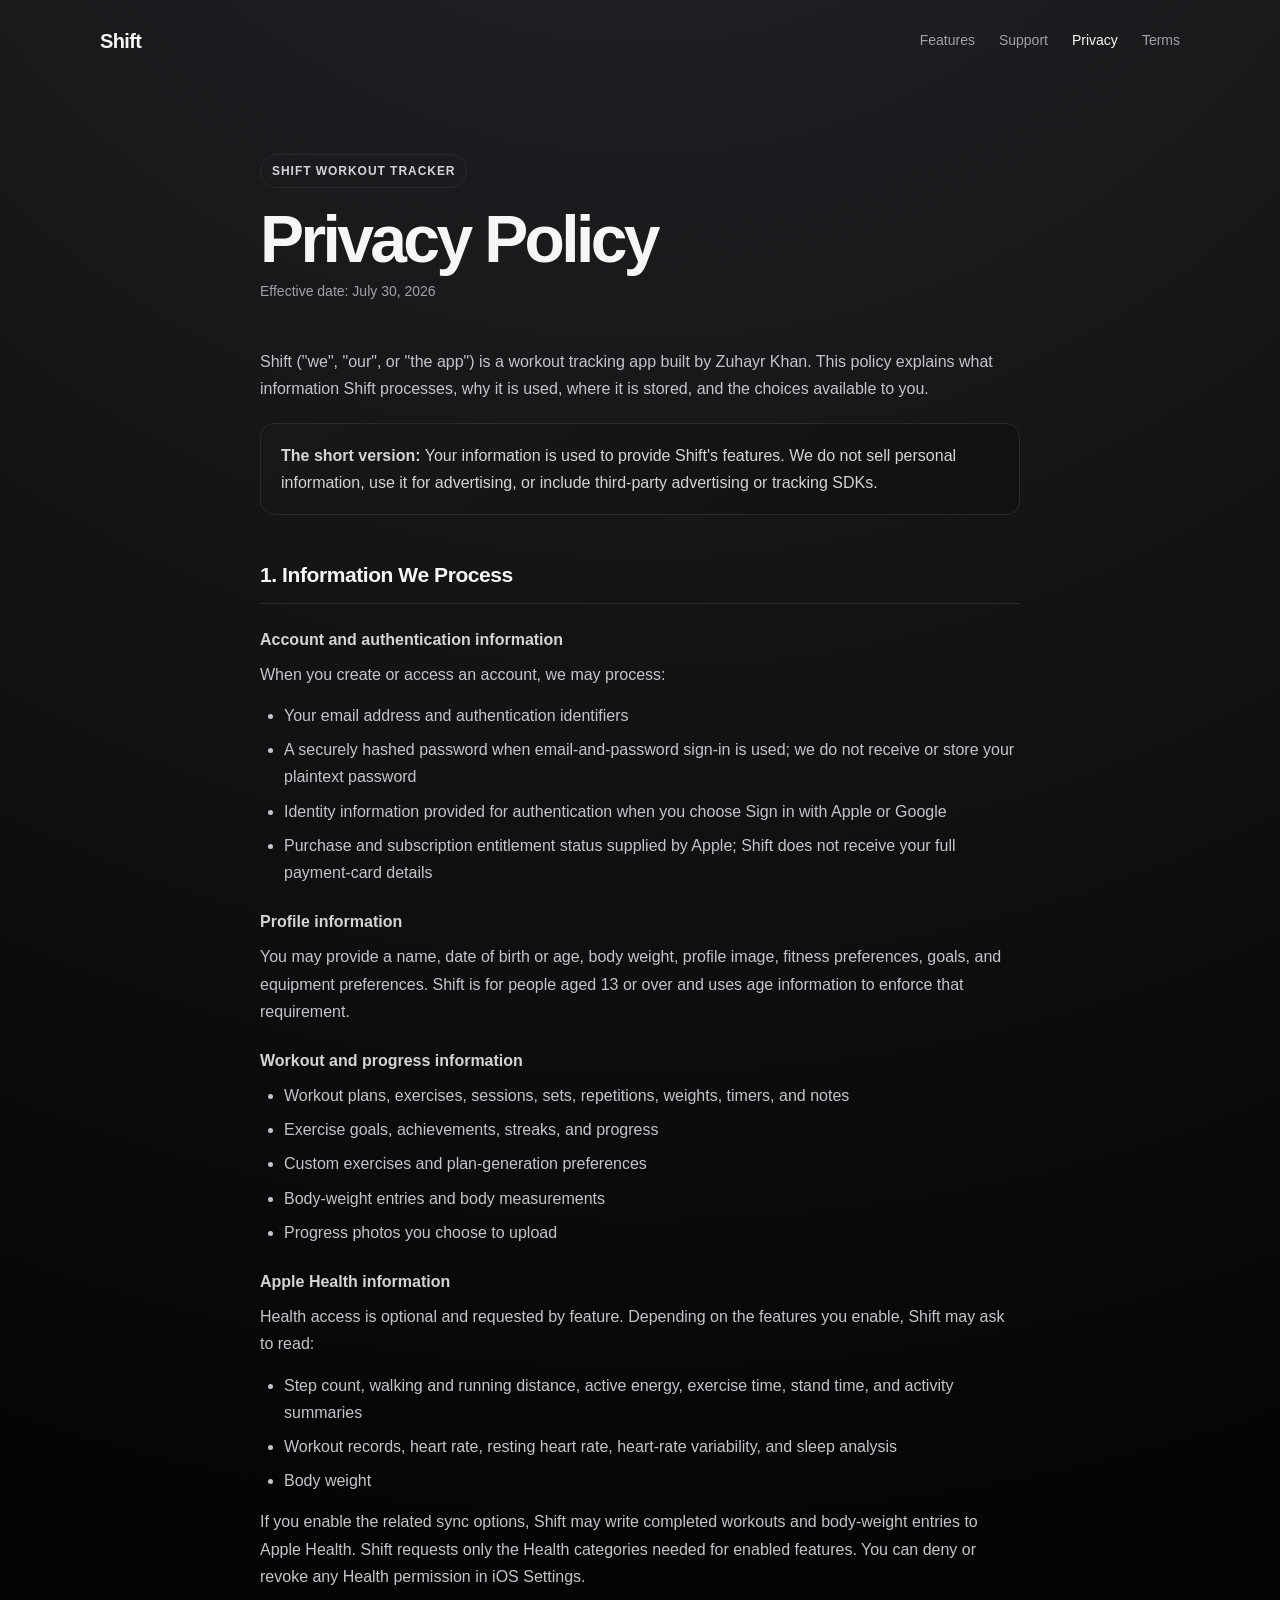
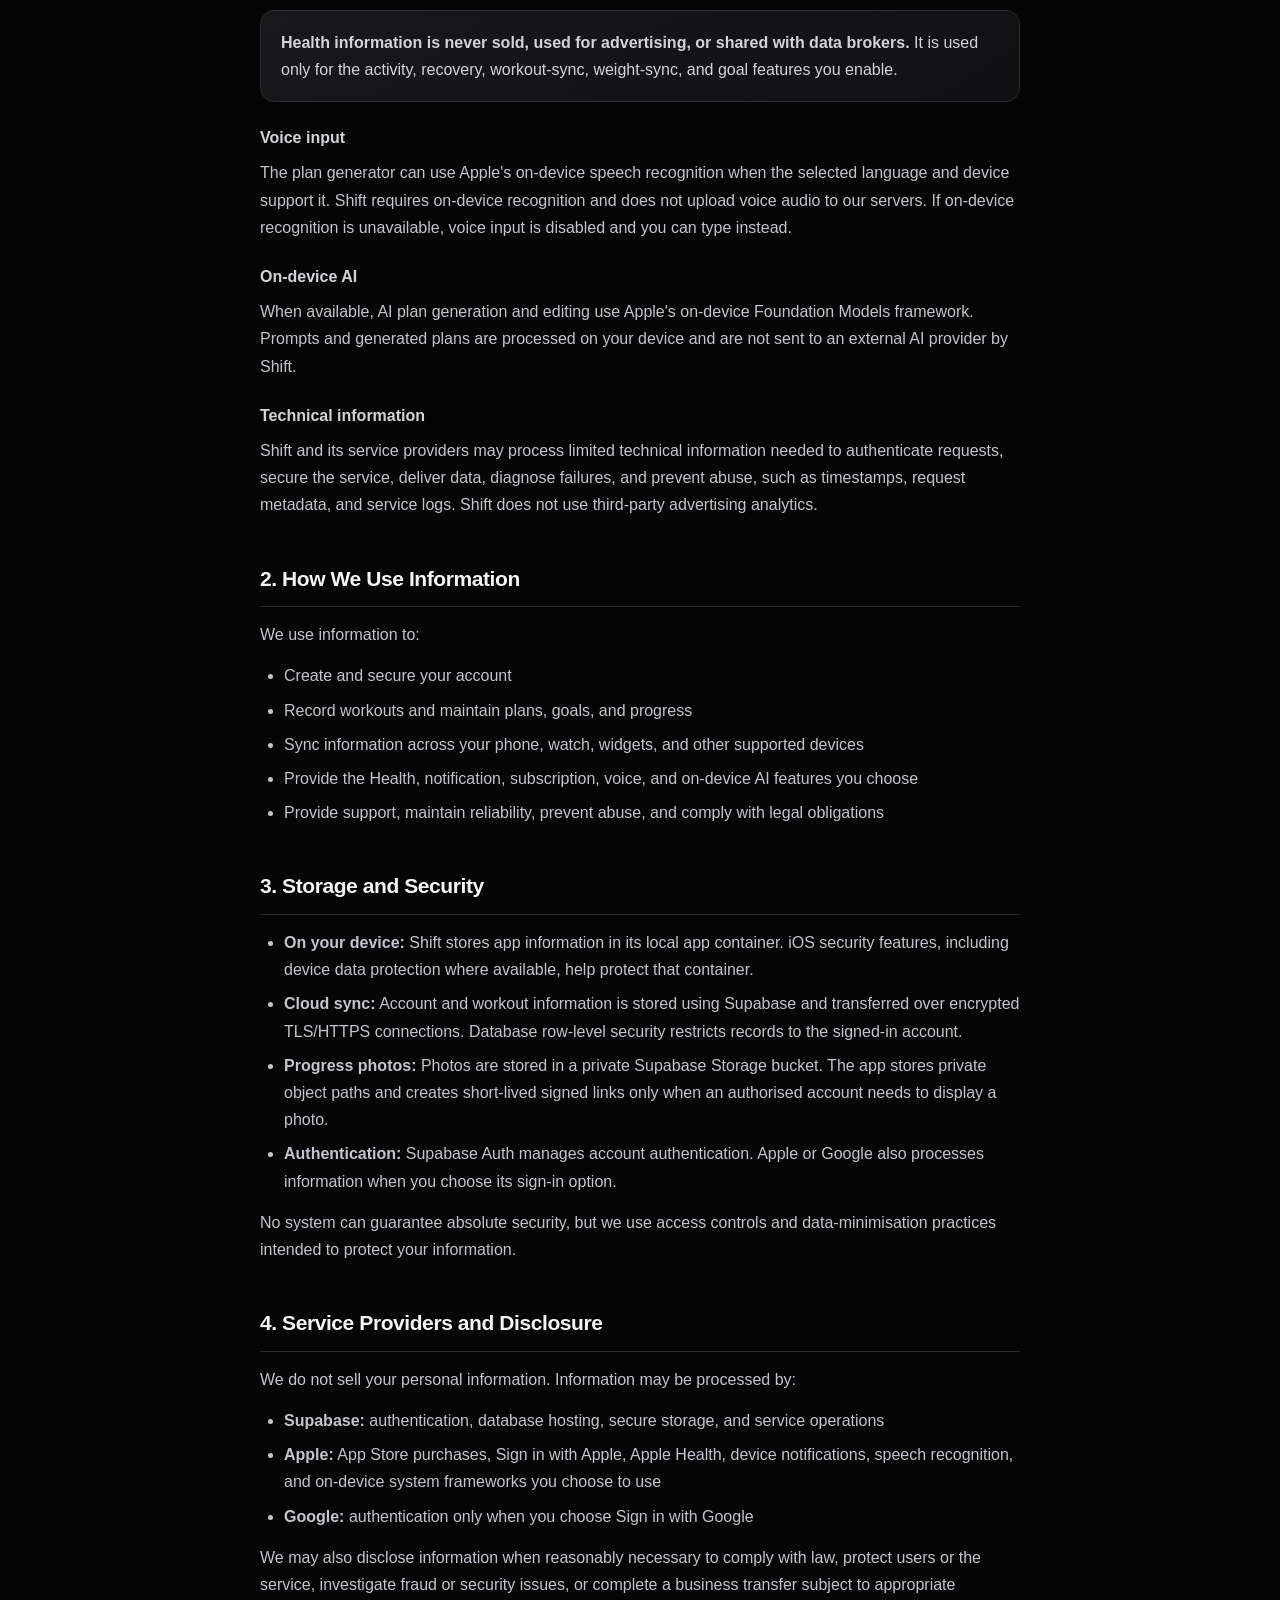
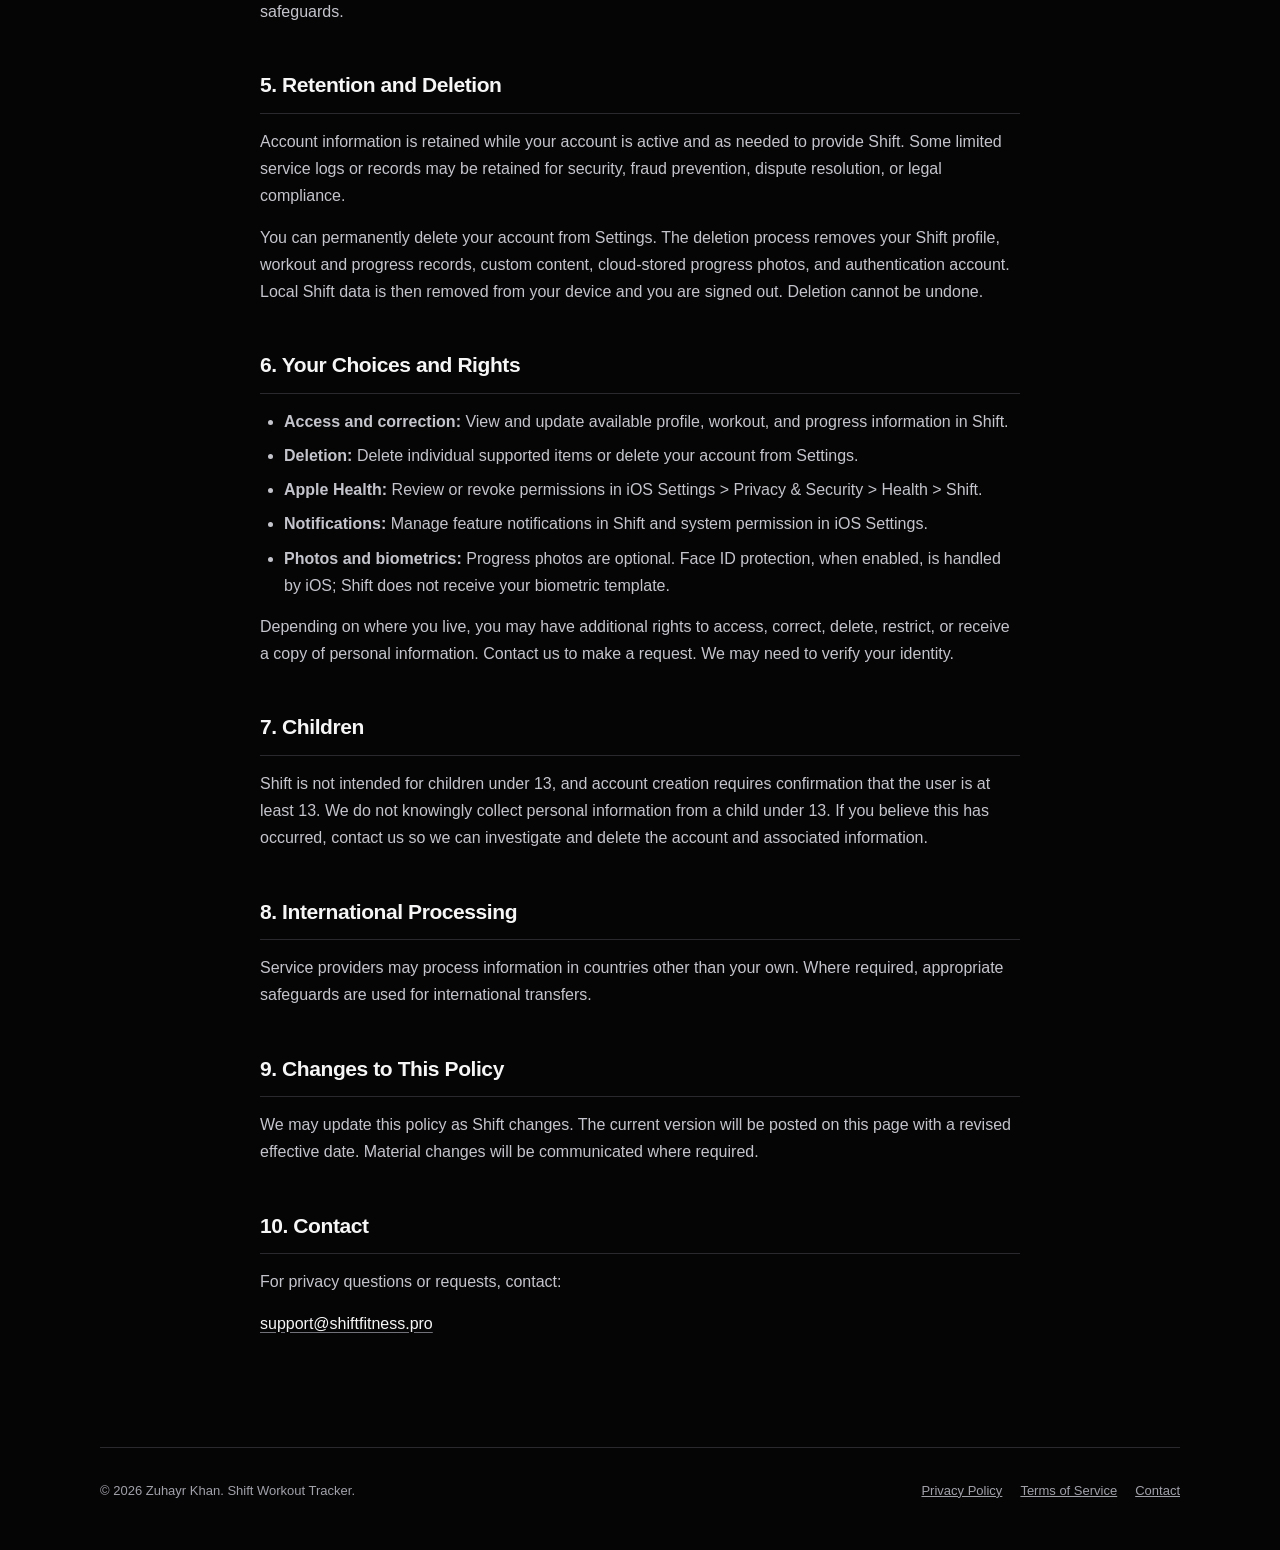
==== commit c4d1ec40: "Add flexible weekly training schedules" ====
--- a/docs/privacy-policy.html
+++ b/docs/privacy-policy.html
@@ -3,63 +3,33 @@
 <head>
     <meta charset="UTF-8">
     <meta name="viewport" content="width=device-width, initial-scale=1.0">
+    <meta name="theme-color" content="#050506">
     <title>Shift - Privacy Policy</title>
-    <style>
-        * { margin: 0; padding: 0; box-sizing: border-box; }
-        body {
-            font-family: -apple-system, BlinkMacSystemFont, 'Segoe UI', Roboto, sans-serif;
-            background: #0b0b0f;
-            color: #e0e0e8;
-            line-height: 1.7;
-            padding: 40px 20px;
-        }
-        .container { max-width: 720px; margin: 0 auto; }
-        h1 { font-size: 32px; font-weight: 800; color: #f5f5f7; margin-bottom: 8px; }
-        .subtitle { color: #9a9aae; font-size: 14px; margin-bottom: 40px; }
-        h2 {
-            font-size: 20px;
-            font-weight: 700;
-            color: #f5f5f7;
-            margin-top: 36px;
-            margin-bottom: 12px;
-            padding-bottom: 8px;
-            border-bottom: 1px solid #2a2a36;
-        }
-        h3 { font-size: 16px; font-weight: 600; color: #c8c8d4; margin-top: 20px; margin-bottom: 8px; }
-        p { margin-bottom: 14px; color: #b8b8c8; }
-        ul { margin-bottom: 14px; padding-left: 24px; }
-        li { margin-bottom: 6px; color: #b8b8c8; }
-        a { color: #8f7cff; text-decoration: none; }
-        a:hover { text-decoration: underline; }
-        .badge {
-            display: inline-block;
-            background: #8f7cff20;
-            color: #a697ff;
-            font-size: 12px;
-            font-weight: 600;
-            padding: 4px 10px;
-            border-radius: 6px;
-            margin-bottom: 16px;
-        }
-        .highlight {
-            background: #16161d;
-            border: 1px solid #2a2a36;
-            border-radius: 12px;
-            padding: 16px 20px;
-            margin: 16px 0;
-        }
-        .nav { margin-bottom: 32px; }
-        .nav a { font-size: 14px; margin-right: 20px; }
-    </style>
+    <link rel="stylesheet" href="legal.css">
 </head>
 <body>
-    <div class="container">
-        <div class="nav">
-            <a href="index.html">Home</a>
-            <a href="privacy-policy.html">Privacy Policy</a>
-            <a href="terms-of-service.html">Terms of Service</a>
-        </div>
+    <div class="shell">
+        <nav aria-label="Main navigation">
+            <a class="brand" href="index.html">Shift</a>
+            <div class="nav-links">
+                <a href="index.html#features">Features</a>
+                <a href="index.html#support">Support</a>
+                <a href="privacy-policy.html" aria-current="page">Privacy</a>
+                <a href="terms-of-service.html">Terms</a>
+            </div>
+            <details class="mobile-menu">
+                <summary aria-label="Open navigation"><span class="menu-icon"></span></summary>
+                <div class="mobile-menu-panel">
+                    <a href="index.html">Home</a>
+                    <a href="index.html#features">Features</a>
+                    <a href="index.html#support">Support</a>
+                    <a href="privacy-policy.html" aria-current="page">Privacy Policy</a>
+                    <a href="terms-of-service.html">Terms of Service</a>
+                </div>
+            </details>
+        </nav>
 
+        <main class="legal">
         <span class="badge">Shift Workout Tracker</span>
         <h1>Privacy Policy</h1>
         <p class="subtitle">Effective date: July 30, 2026</p>
@@ -169,6 +139,16 @@
         <h2>10. Contact</h2>
         <p>For privacy questions or requests, contact:</p>
         <p><a href="mailto:support@shiftfitness.pro">support@shiftfitness.pro</a></p>
+        </main>
+
+        <footer>
+            <span>© 2026 Zuhayr Khan. Shift Workout Tracker.</span>
+            <div>
+                <a href="privacy-policy.html">Privacy Policy</a>
+                <a href="terms-of-service.html">Terms of Service</a>
+                <a href="mailto:support@shiftfitness.pro">Contact</a>
+            </div>
+        </footer>
     </div>
 </body>
 </html>
--- a/docs/legal.css
+++ b/docs/legal.css
@@ -0,0 +1,170 @@
+:root {
+    color-scheme: dark;
+    --bg: #050506;
+    --surface: #111113;
+    --surface-strong: #18181b;
+    --text: #f6f6f7;
+    --muted: #a1a1aa;
+    --border: #29292e;
+    --accent: #ffffff;
+}
+
+* { box-sizing: border-box; margin: 0; padding: 0; }
+html { scroll-behavior: smooth; }
+body {
+    min-height: 100vh;
+    background:
+        radial-gradient(circle at 50% -10%, #27272c 0, transparent 38%),
+        var(--bg);
+    color: var(--text);
+    font-family: -apple-system, BlinkMacSystemFont, "SF Pro Display", "Segoe UI", sans-serif;
+    line-height: 1.7;
+}
+a { color: inherit; }
+.shell { width: min(1080px, calc(100% - 40px)); margin: 0 auto; }
+nav {
+    display: flex;
+    align-items: center;
+    justify-content: space-between;
+    padding: 24px 0;
+}
+.brand {
+    font-size: 20px;
+    font-weight: 800;
+    letter-spacing: -0.03em;
+    text-decoration: none;
+}
+.nav-links { display: flex; gap: 24px; }
+.nav-links a {
+    color: var(--muted);
+    font-size: 14px;
+    text-decoration: none;
+}
+.nav-links a:hover,
+.nav-links a:focus-visible,
+.nav-links a[aria-current="page"] { color: var(--text); }
+.mobile-menu { display: none; position: relative; }
+.mobile-menu summary {
+    display: grid;
+    width: 42px;
+    height: 42px;
+    cursor: pointer;
+    list-style: none;
+    place-items: center;
+    border: 1px solid var(--border);
+    border-radius: 12px;
+    background: var(--surface);
+}
+.mobile-menu summary::-webkit-details-marker { display: none; }
+.menu-icon,
+.menu-icon::before,
+.menu-icon::after {
+    display: block;
+    width: 18px;
+    height: 2px;
+    border-radius: 2px;
+    background: var(--text);
+}
+.menu-icon { position: relative; }
+.menu-icon::before,
+.menu-icon::after { position: absolute; left: 0; content: ""; }
+.menu-icon::before { top: -6px; }
+.menu-icon::after { top: 6px; }
+.mobile-menu[open] .menu-icon { background: transparent; }
+.mobile-menu[open] .menu-icon::before { top: 0; transform: rotate(45deg); }
+.mobile-menu[open] .menu-icon::after { top: 0; transform: rotate(-45deg); }
+.mobile-menu-panel {
+    position: absolute;
+    z-index: 10;
+    top: 50px;
+    right: 0;
+    display: grid;
+    min-width: 210px;
+    overflow: hidden;
+    border: 1px solid var(--border);
+    border-radius: 14px;
+    background: #111113;
+    box-shadow: 0 20px 50px rgb(0 0 0 / 45%);
+}
+.mobile-menu-panel a {
+    padding: 13px 16px;
+    color: var(--muted);
+    font-size: 15px;
+    text-decoration: none;
+}
+.mobile-menu-panel a + a { border-top: 1px solid var(--border); }
+.mobile-menu-panel a[aria-current="page"] { color: var(--text); }
+.legal {
+    width: min(760px, 100%);
+    margin: 0 auto;
+    padding: 72px 0 96px;
+}
+.badge {
+    display: inline-flex;
+    margin-bottom: 18px;
+    padding: 6px 11px;
+    border: 1px solid var(--border);
+    border-radius: 999px;
+    color: #d4d4d8;
+    font-size: 12px;
+    font-weight: 700;
+    letter-spacing: 0.08em;
+    text-transform: uppercase;
+}
+h1 {
+    margin-bottom: 8px;
+    color: var(--text);
+    font-size: clamp(42px, 7vw, 66px);
+    line-height: 1;
+    letter-spacing: -0.055em;
+}
+.subtitle { margin-bottom: 44px; color: var(--muted); font-size: 14px; }
+h2 {
+    margin: 42px 0 14px;
+    padding-bottom: 10px;
+    border-bottom: 1px solid var(--border);
+    color: var(--text);
+    font-size: 21px;
+    letter-spacing: -0.02em;
+}
+h3 { margin: 22px 0 8px; color: #d4d4d8; font-size: 16px; }
+p { margin-bottom: 14px; color: #c4c4cc; }
+ul { margin: 0 0 14px; padding-left: 24px; }
+li { margin-bottom: 7px; color: #c4c4cc; }
+.legal a:not(.brand) {
+    color: var(--text);
+    text-decoration-color: #71717a;
+    text-underline-offset: 3px;
+}
+.legal a:hover { text-decoration-color: var(--text); }
+.highlight {
+    margin: 20px 0;
+    padding: 18px 20px;
+    border: 1px solid var(--border);
+    border-radius: 14px;
+    background: linear-gradient(145deg, var(--surface-strong), var(--surface));
+    color: #d4d4d8;
+}
+footer {
+    display: flex;
+    justify-content: space-between;
+    gap: 24px;
+    padding: 32px 0 48px;
+    border-top: 1px solid var(--border);
+    color: var(--muted);
+    font-size: 13px;
+}
+footer div { display: flex; flex-wrap: wrap; gap: 18px; }
+a:focus-visible,
+summary:focus-visible { outline: 2px solid var(--text); outline-offset: 4px; }
+
+@media (max-width: 760px) {
+    .shell { width: min(100% - 28px, 1080px); }
+    .nav-links { display: none; }
+    .mobile-menu { display: block; }
+    .legal { padding: 50px 0 72px; }
+    h1 { font-size: 42px; }
+    .subtitle { margin-bottom: 34px; }
+    h2 { margin-top: 36px; }
+    footer { flex-direction: column; }
+}
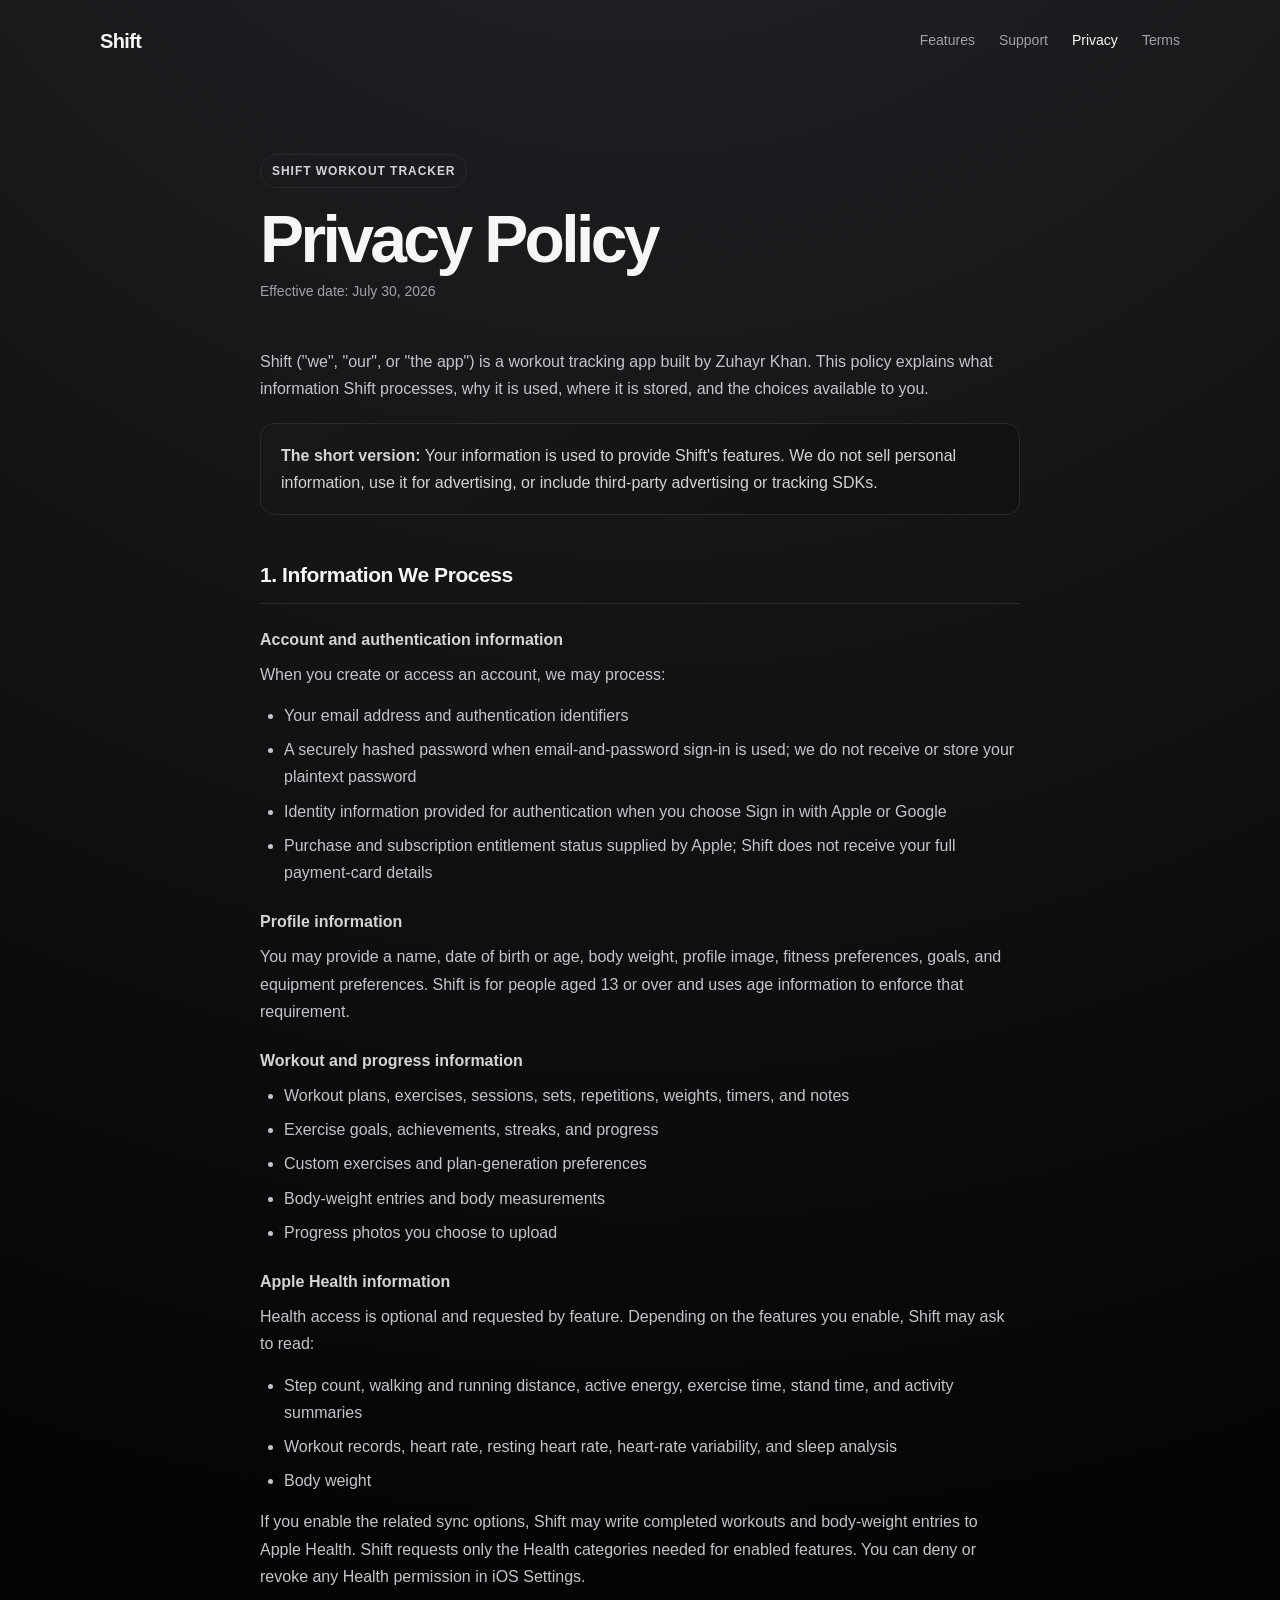
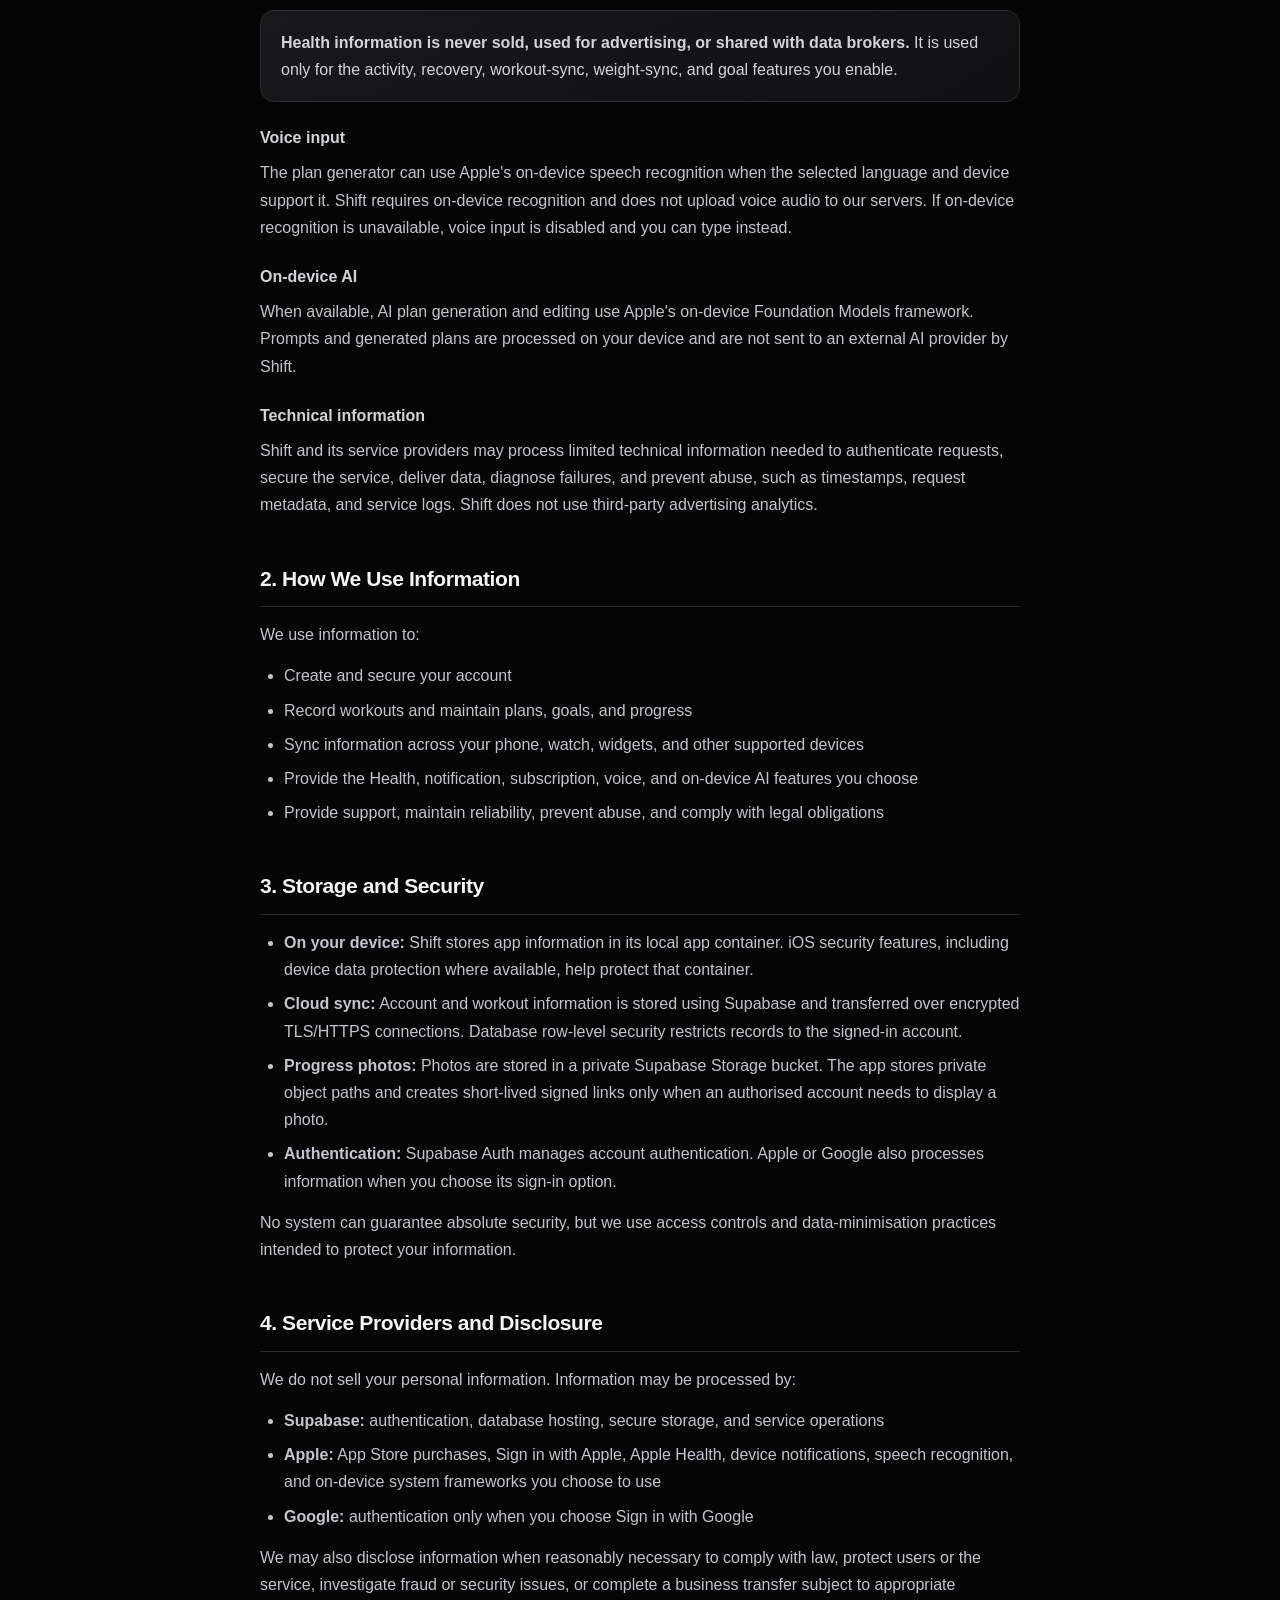
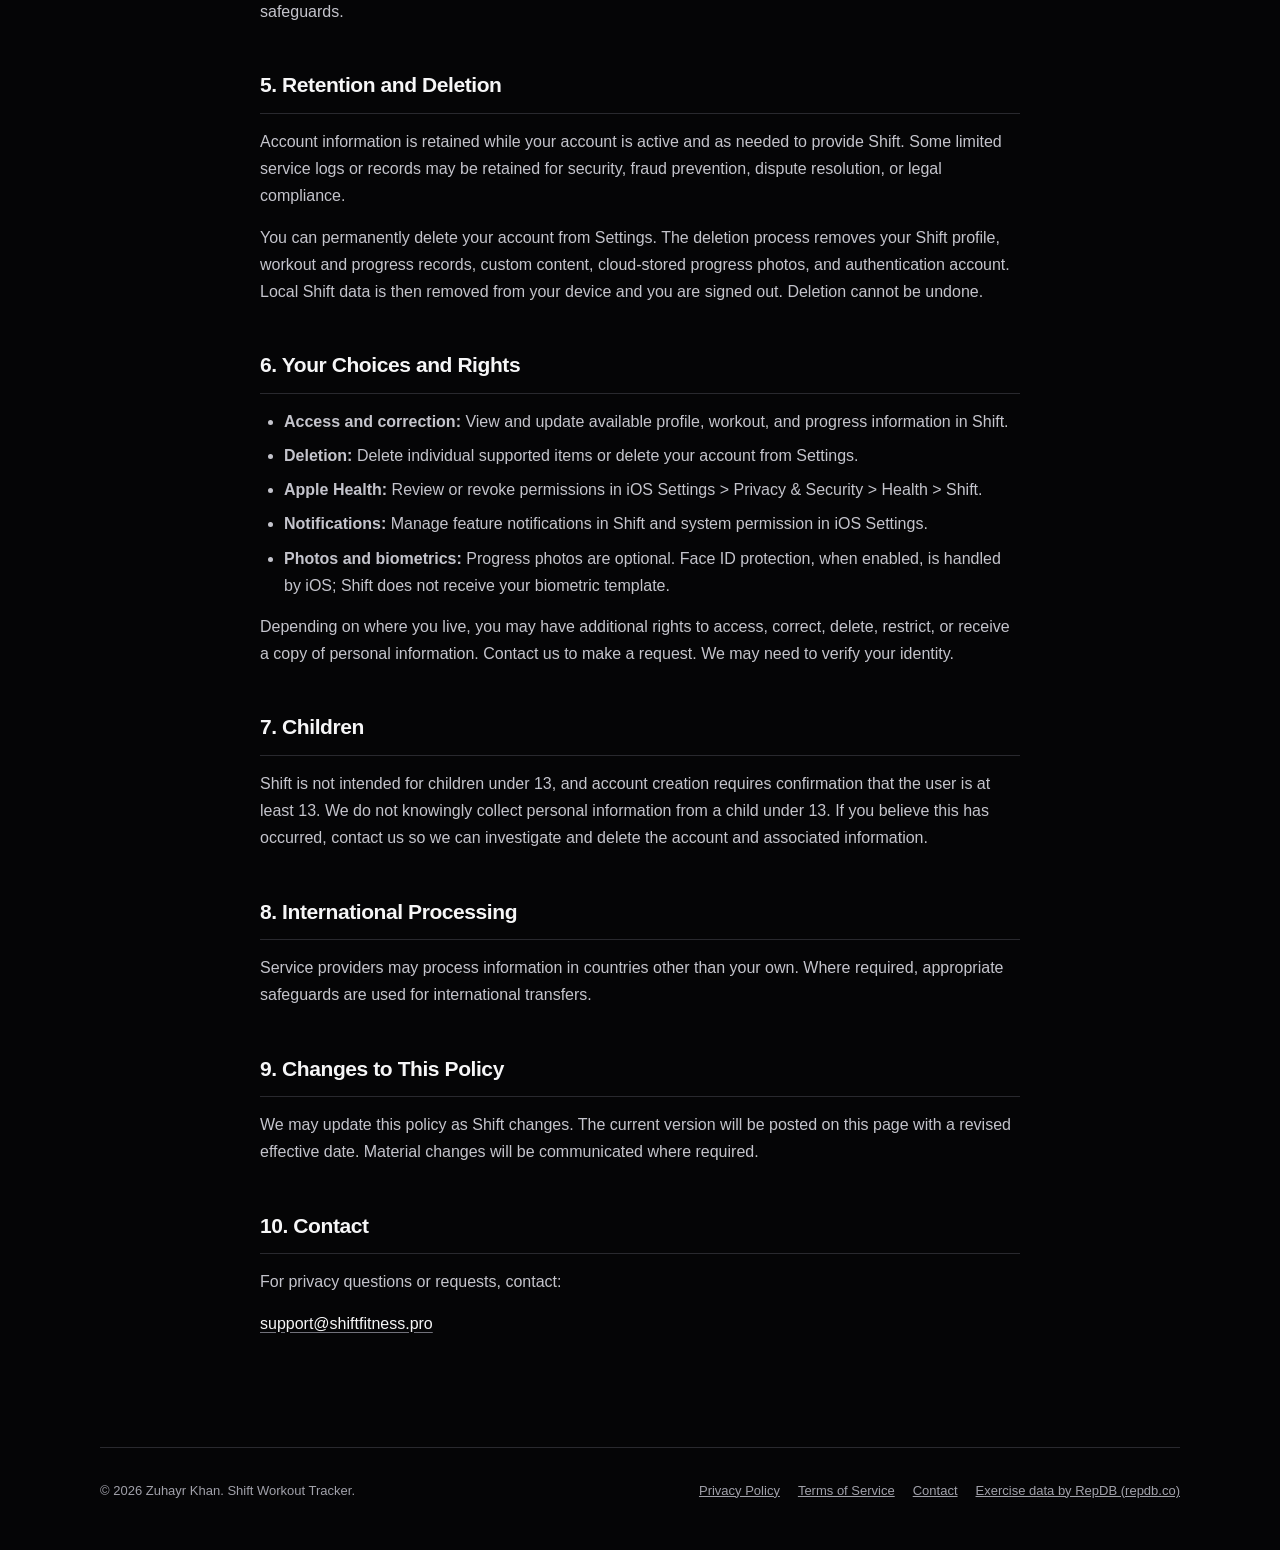
==== commit 5e0b9cae: "Replace retired exercise catalogue with RepDB and preserve workout references" ====
--- a/docs/privacy-policy.html
+++ b/docs/privacy-policy.html
@@ -147,6 +147,7 @@
                 <a href="privacy-policy.html">Privacy Policy</a>
                 <a href="terms-of-service.html">Terms of Service</a>
                 <a href="mailto:support@shiftfitness.pro">Contact</a>
+                <a href="https://repdb.co">Exercise data by RepDB (repdb.co)</a>
             </div>
         </footer>
     </div>
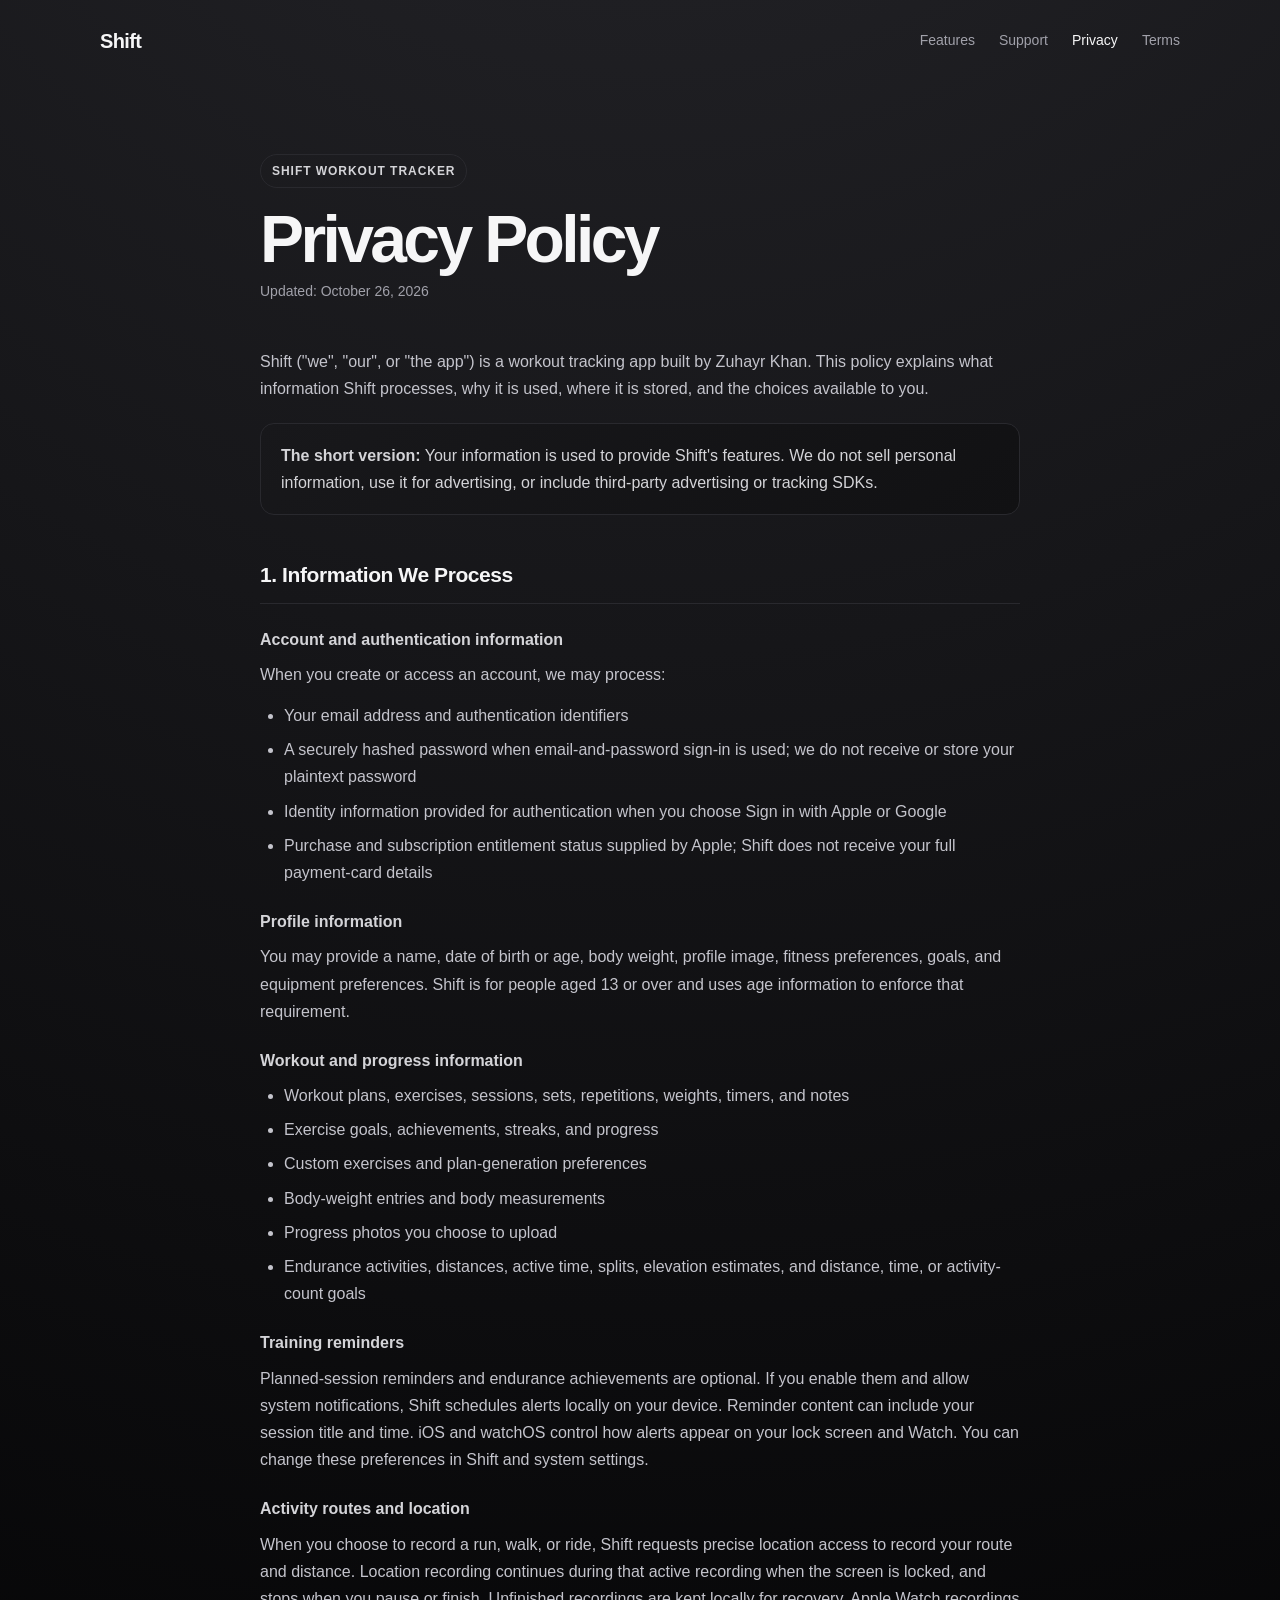
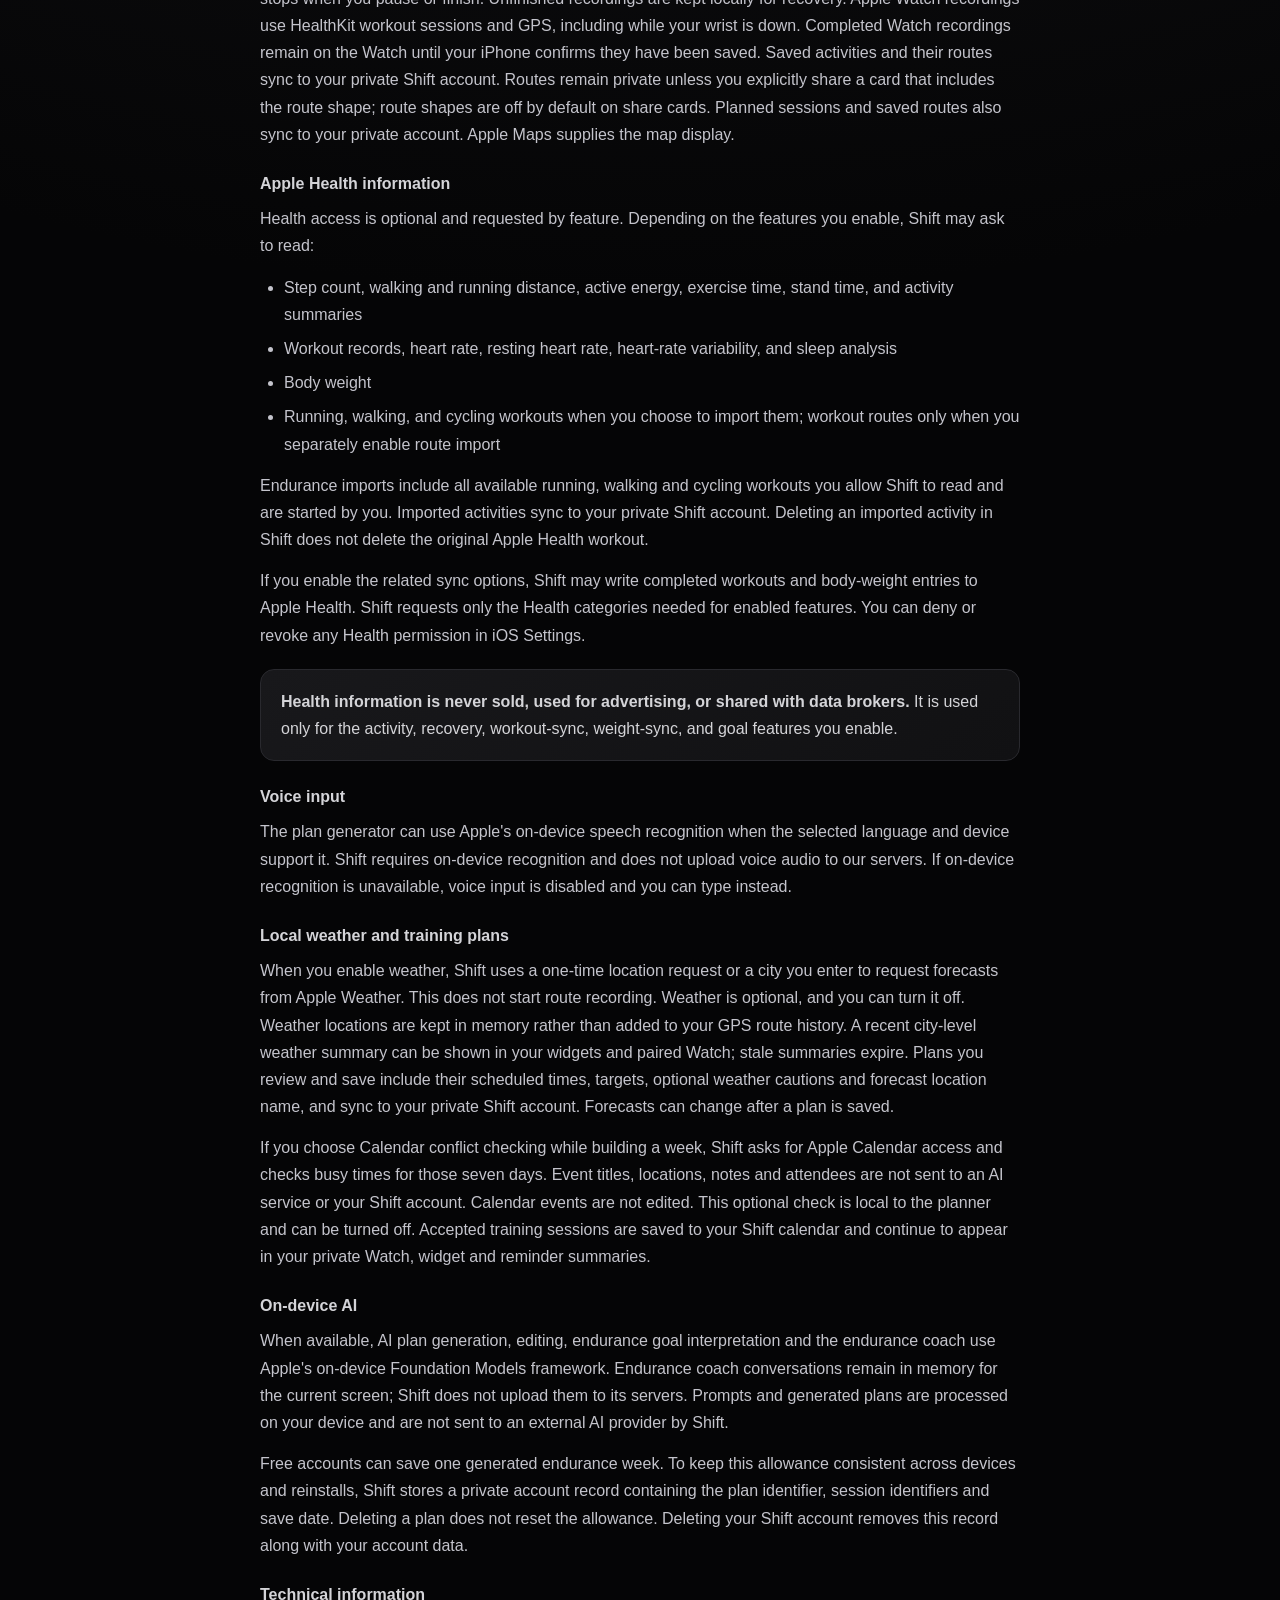
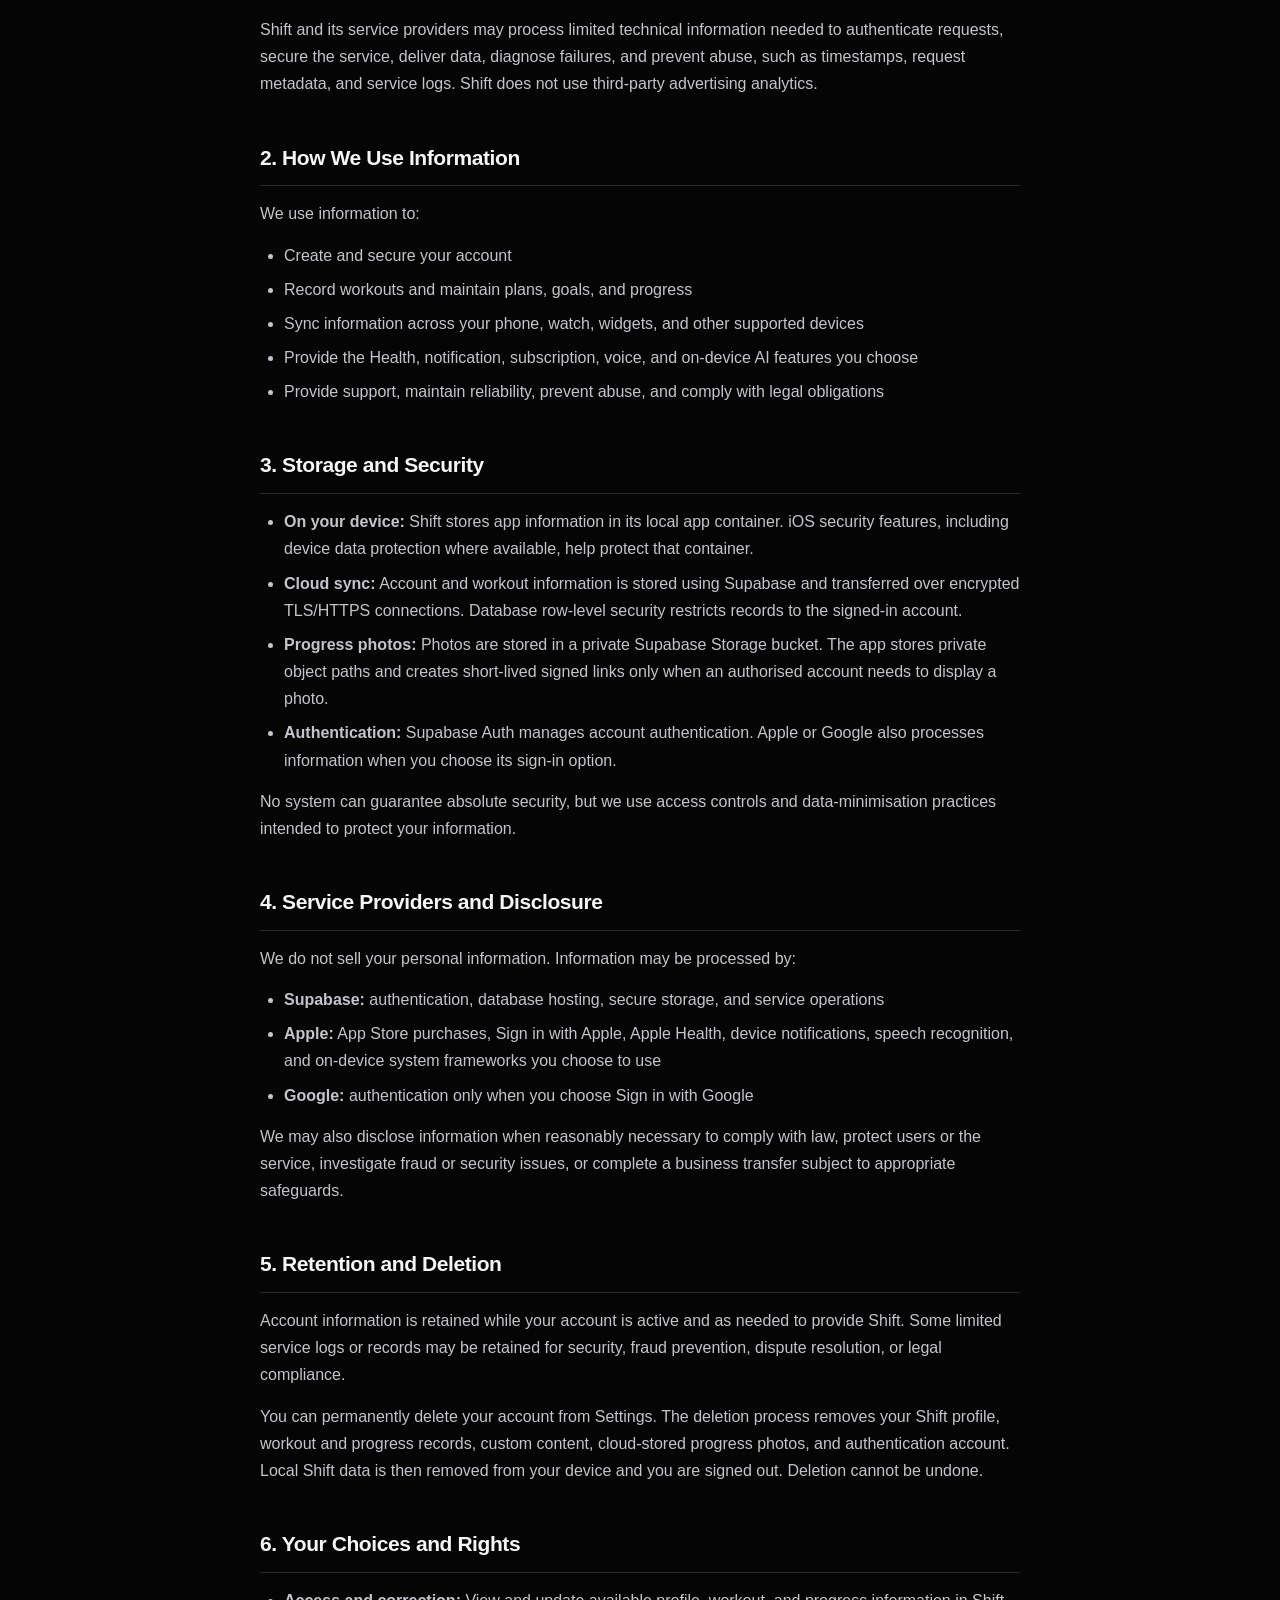
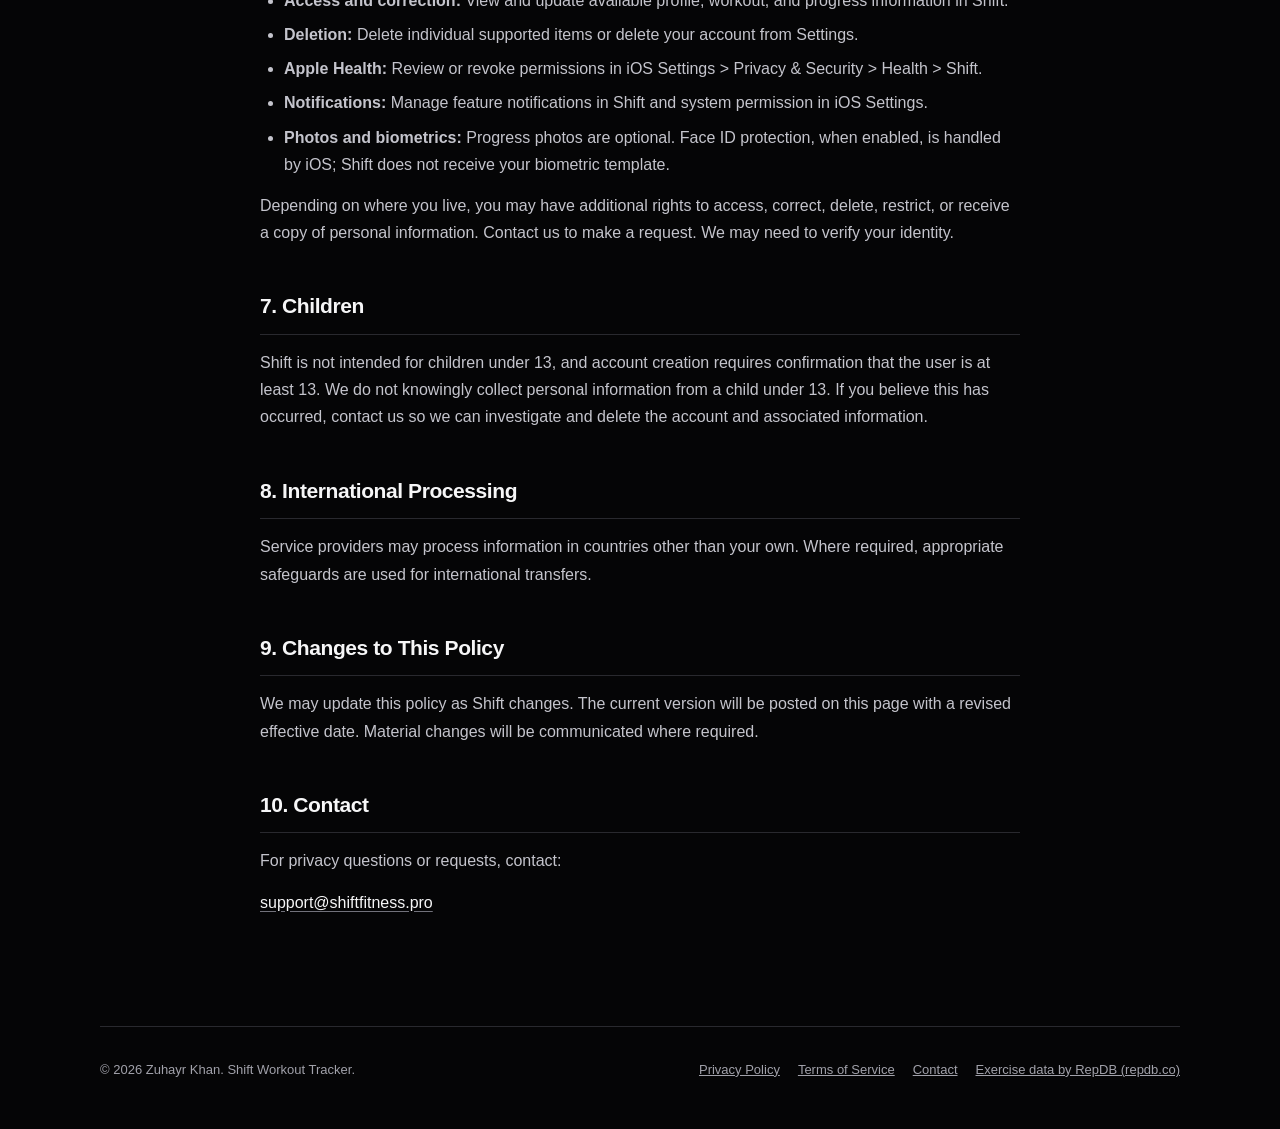
==== commit 4e0df334: "Ship Endurance training, planning and Pro access for Shift 2.1.0 Add GPS run, walk and cycling track" ====
--- a/docs/privacy-policy.html
+++ b/docs/privacy-policy.html
@@ -32,7 +32,7 @@
         <main class="legal">
         <span class="badge">Shift Workout Tracker</span>
         <h1>Privacy Policy</h1>
-        <p class="subtitle">Effective date: July 30, 2026</p>
+        <p class="subtitle">Updated: October 26, 2026</p>
 
         <p>Shift ("we", "our", or "the app") is a workout tracking app built by Zuhayr Khan. This policy explains what information Shift processes, why it is used, where it is stored, and the choices available to you.</p>
 
@@ -61,7 +61,13 @@
             <li>Custom exercises and plan-generation preferences</li>
             <li>Body-weight entries and body measurements</li>
             <li>Progress photos you choose to upload</li>
+            <li>Endurance activities, distances, active time, splits, elevation estimates, and distance, time, or activity-count goals</li>
         </ul>
+
+        <h3>Training reminders</h3>
+        <p>Planned-session reminders and endurance achievements are optional. If you enable them and allow system notifications, Shift schedules alerts locally on your device. Reminder content can include your session title and time. iOS and watchOS control how alerts appear on your lock screen and Watch. You can change these preferences in Shift and system settings.</p>
+        <h3>Activity routes and location</h3>
+        <p>When you choose to record a run, walk, or ride, Shift requests precise location access to record your route and distance. Location recording continues during that active recording when the screen is locked, and stops when you pause or finish. Unfinished recordings are kept locally for recovery. Apple Watch recordings use HealthKit workout sessions and GPS, including while your wrist is down. Completed Watch recordings remain on the Watch until your iPhone confirms they have been saved. Saved activities and their routes sync to your private Shift account. Routes remain private unless you explicitly share a card that includes the route shape; route shapes are off by default on share cards. Planned sessions and saved routes also sync to your private account. Apple Maps supplies the map display.</p>
 
         <h3>Apple Health information</h3>
         <p>Health access is optional and requested by feature. Depending on the features you enable, Shift may ask to read:</p>
@@ -69,7 +75,9 @@
             <li>Step count, walking and running distance, active energy, exercise time, stand time, and activity summaries</li>
             <li>Workout records, heart rate, resting heart rate, heart-rate variability, and sleep analysis</li>
             <li>Body weight</li>
+            <li>Running, walking, and cycling workouts when you choose to import them; workout routes only when you separately enable route import</li>
         </ul>
+        <p>Endurance imports include all available running, walking and cycling workouts you allow Shift to read and are started by you. Imported activities sync to your private Shift account. Deleting an imported activity in Shift does not delete the original Apple Health workout.</p>
         <p>If you enable the related sync options, Shift may write completed workouts and body-weight entries to Apple Health. Shift requests only the Health categories needed for enabled features. You can deny or revoke any Health permission in iOS Settings.</p>
 
         <div class="highlight">
@@ -79,8 +87,13 @@
         <h3>Voice input</h3>
         <p>The plan generator can use Apple's on-device speech recognition when the selected language and device support it. Shift requires on-device recognition and does not upload voice audio to our servers. If on-device recognition is unavailable, voice input is disabled and you can type instead.</p>
 
+        <h3>Local weather and training plans</h3>
+        <p>When you enable weather, Shift uses a one-time location request or a city you enter to request forecasts from Apple Weather. This does not start route recording. Weather is optional, and you can turn it off. Weather locations are kept in memory rather than added to your GPS route history. A recent city-level weather summary can be shown in your widgets and paired Watch; stale summaries expire. Plans you review and save include their scheduled times, targets, optional weather cautions and forecast location name, and sync to your private Shift account. Forecasts can change after a plan is saved.</p>
+        <p>If you choose Calendar conflict checking while building a week, Shift asks for Apple Calendar access and checks busy times for those seven days. Event titles, locations, notes and attendees are not sent to an AI service or your Shift account. Calendar events are not edited. This optional check is local to the planner and can be turned off. Accepted training sessions are saved to your Shift calendar and continue to appear in your private Watch, widget and reminder summaries.</p>
+
         <h3>On-device AI</h3>
-        <p>When available, AI plan generation and editing use Apple's on-device Foundation Models framework. Prompts and generated plans are processed on your device and are not sent to an external AI provider by Shift.</p>
+        <p>When available, AI plan generation, editing, endurance goal interpretation and the endurance coach use Apple's on-device Foundation Models framework. Endurance coach conversations remain in memory for the current screen; Shift does not upload them to its servers. Prompts and generated plans are processed on your device and are not sent to an external AI provider by Shift.</p>
+        <p>Free accounts can save one generated endurance week. To keep this allowance consistent across devices and reinstalls, Shift stores a private account record containing the plan identifier, session identifiers and save date. Deleting a plan does not reset the allowance. Deleting your Shift account removes this record along with your account data.</p>
 
         <h3>Technical information</h3>
         <p>Shift and its service providers may process limited technical information needed to authenticate requests, secure the service, deliver data, diagnose failures, and prevent abuse, such as timestamps, request metadata, and service logs. Shift does not use third-party advertising analytics.</p>
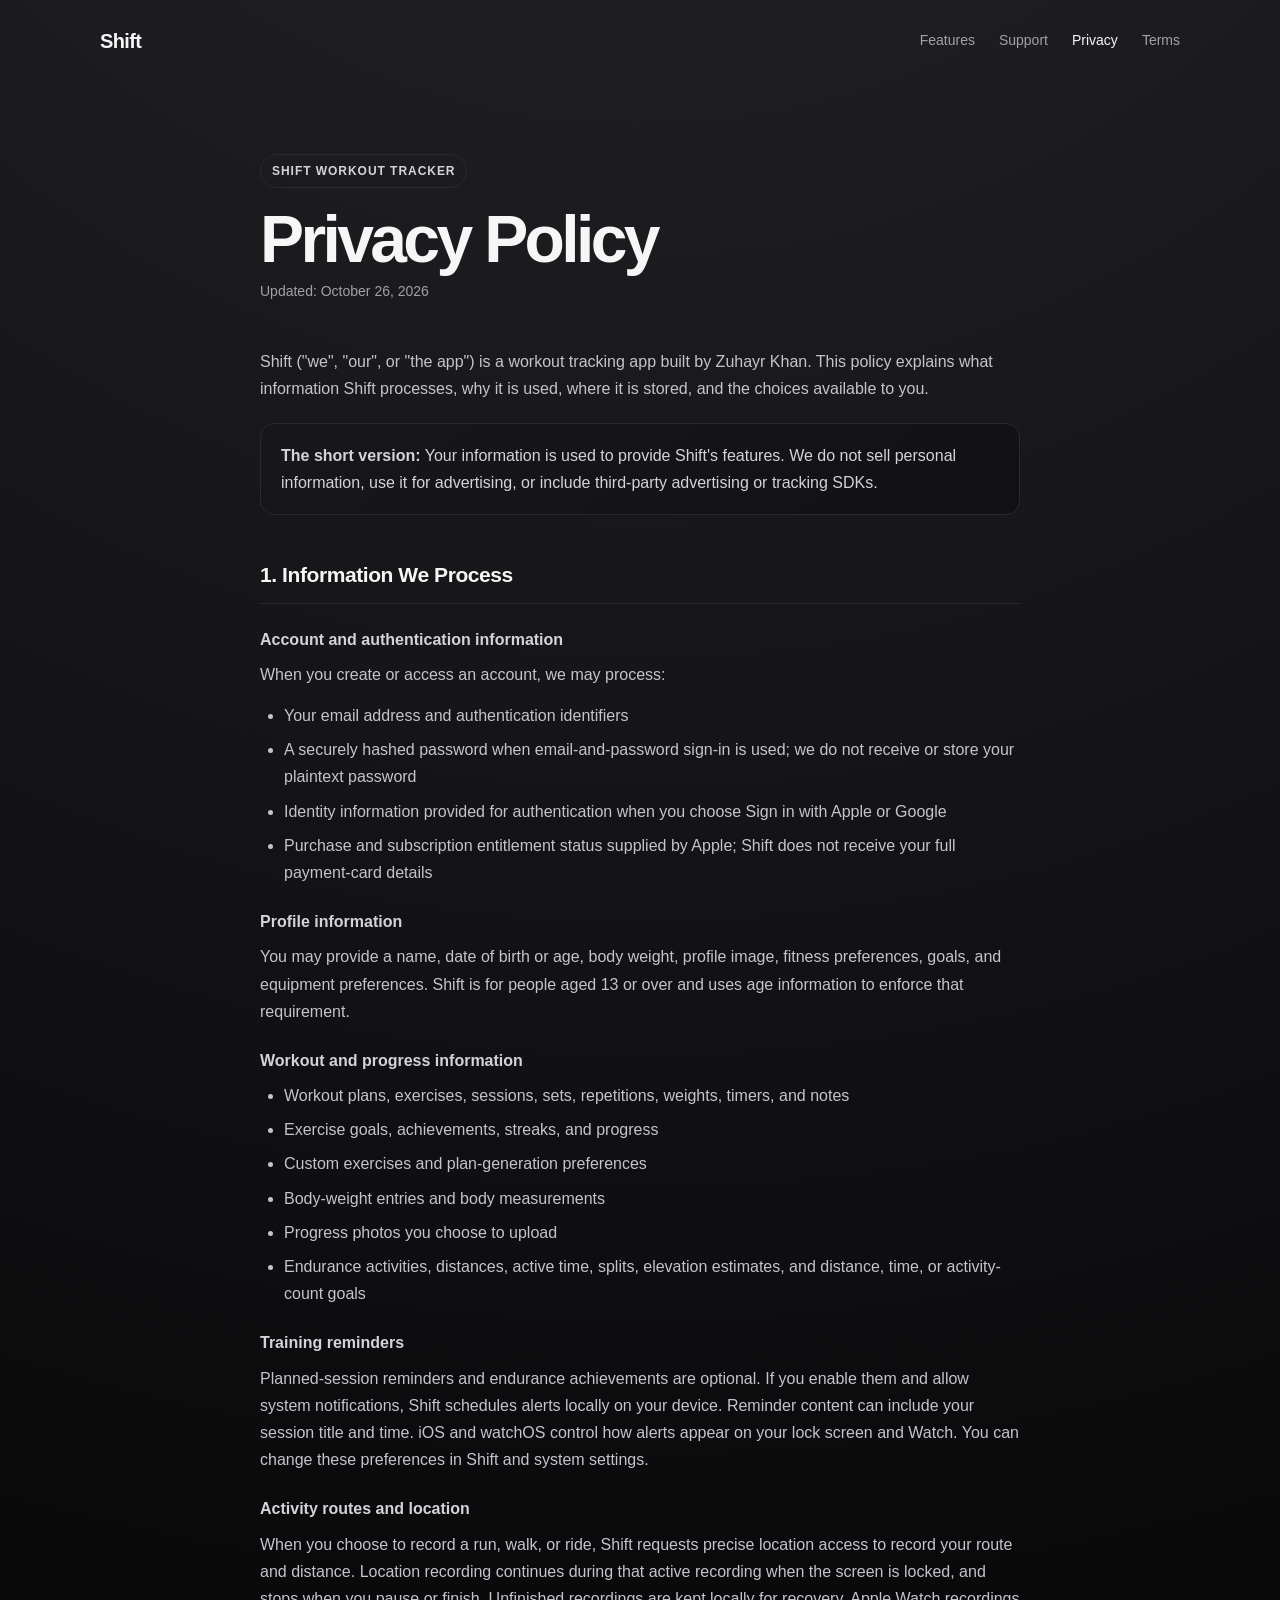
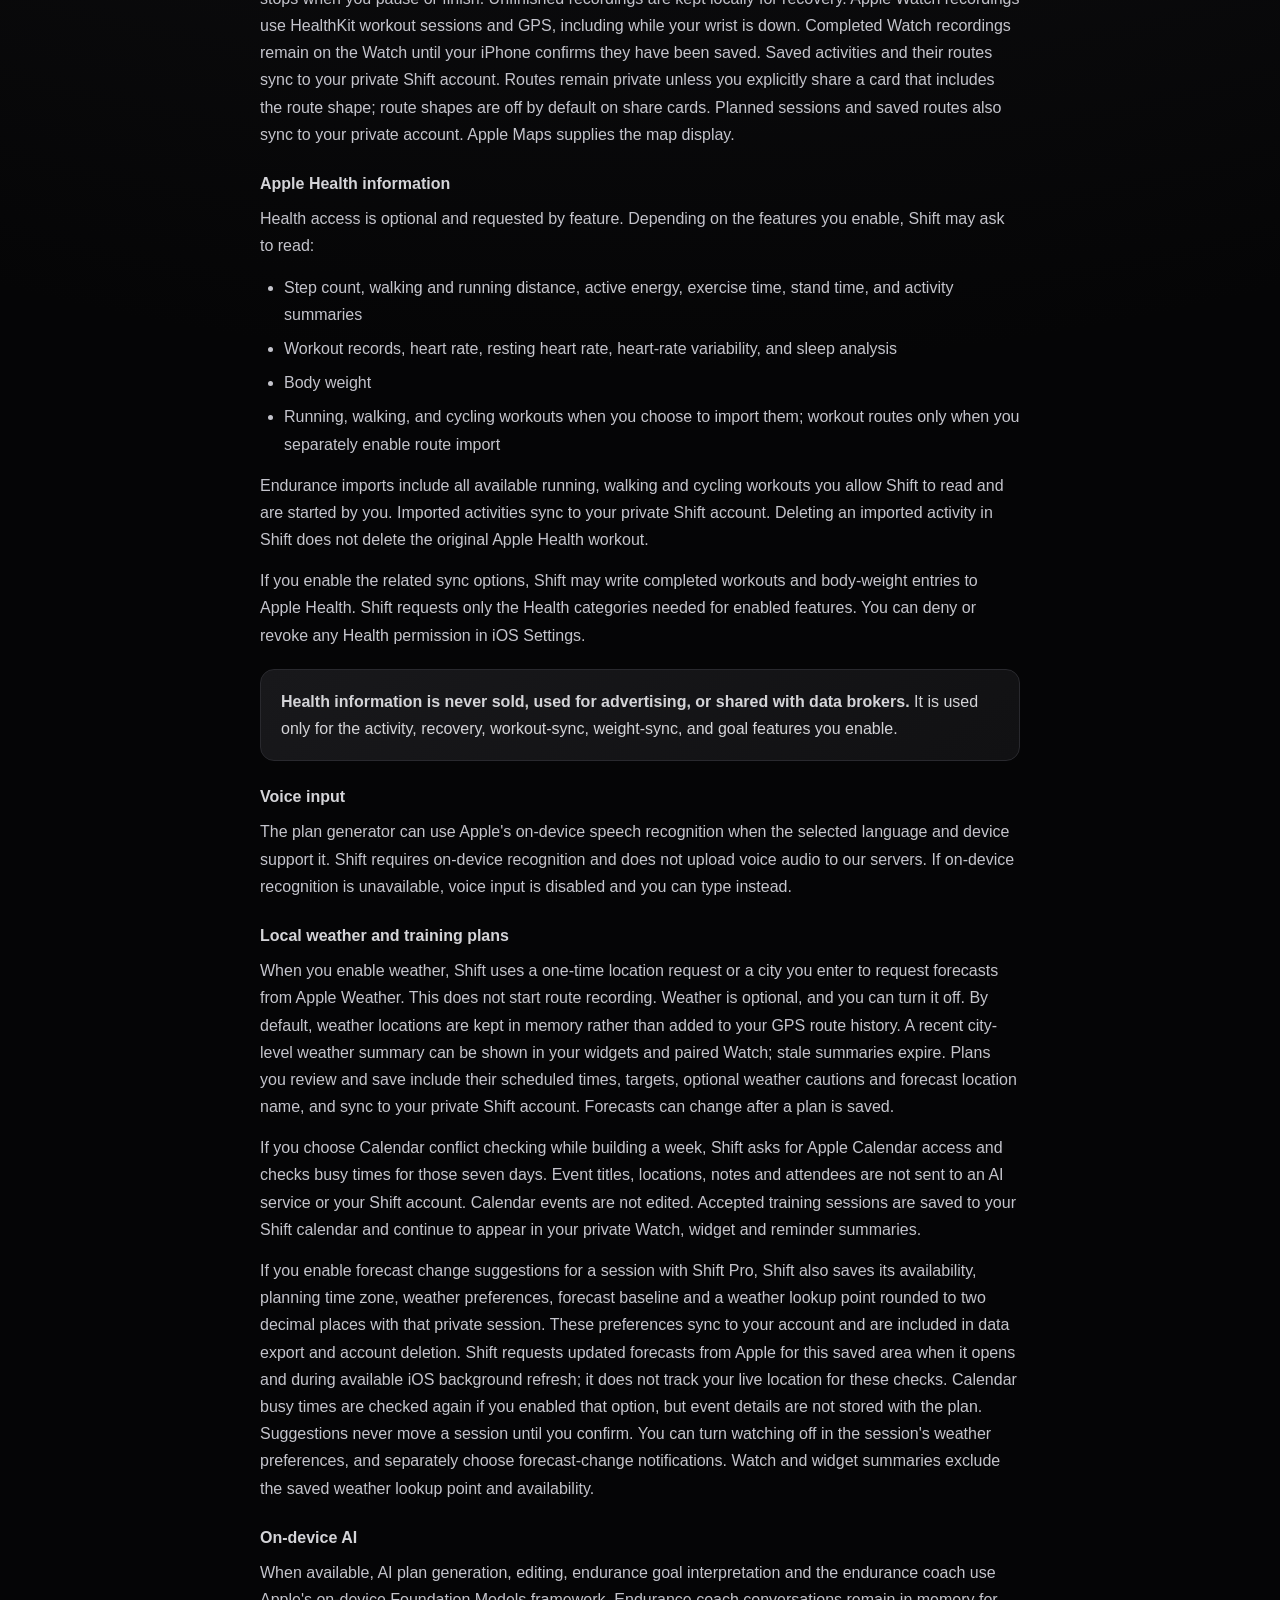
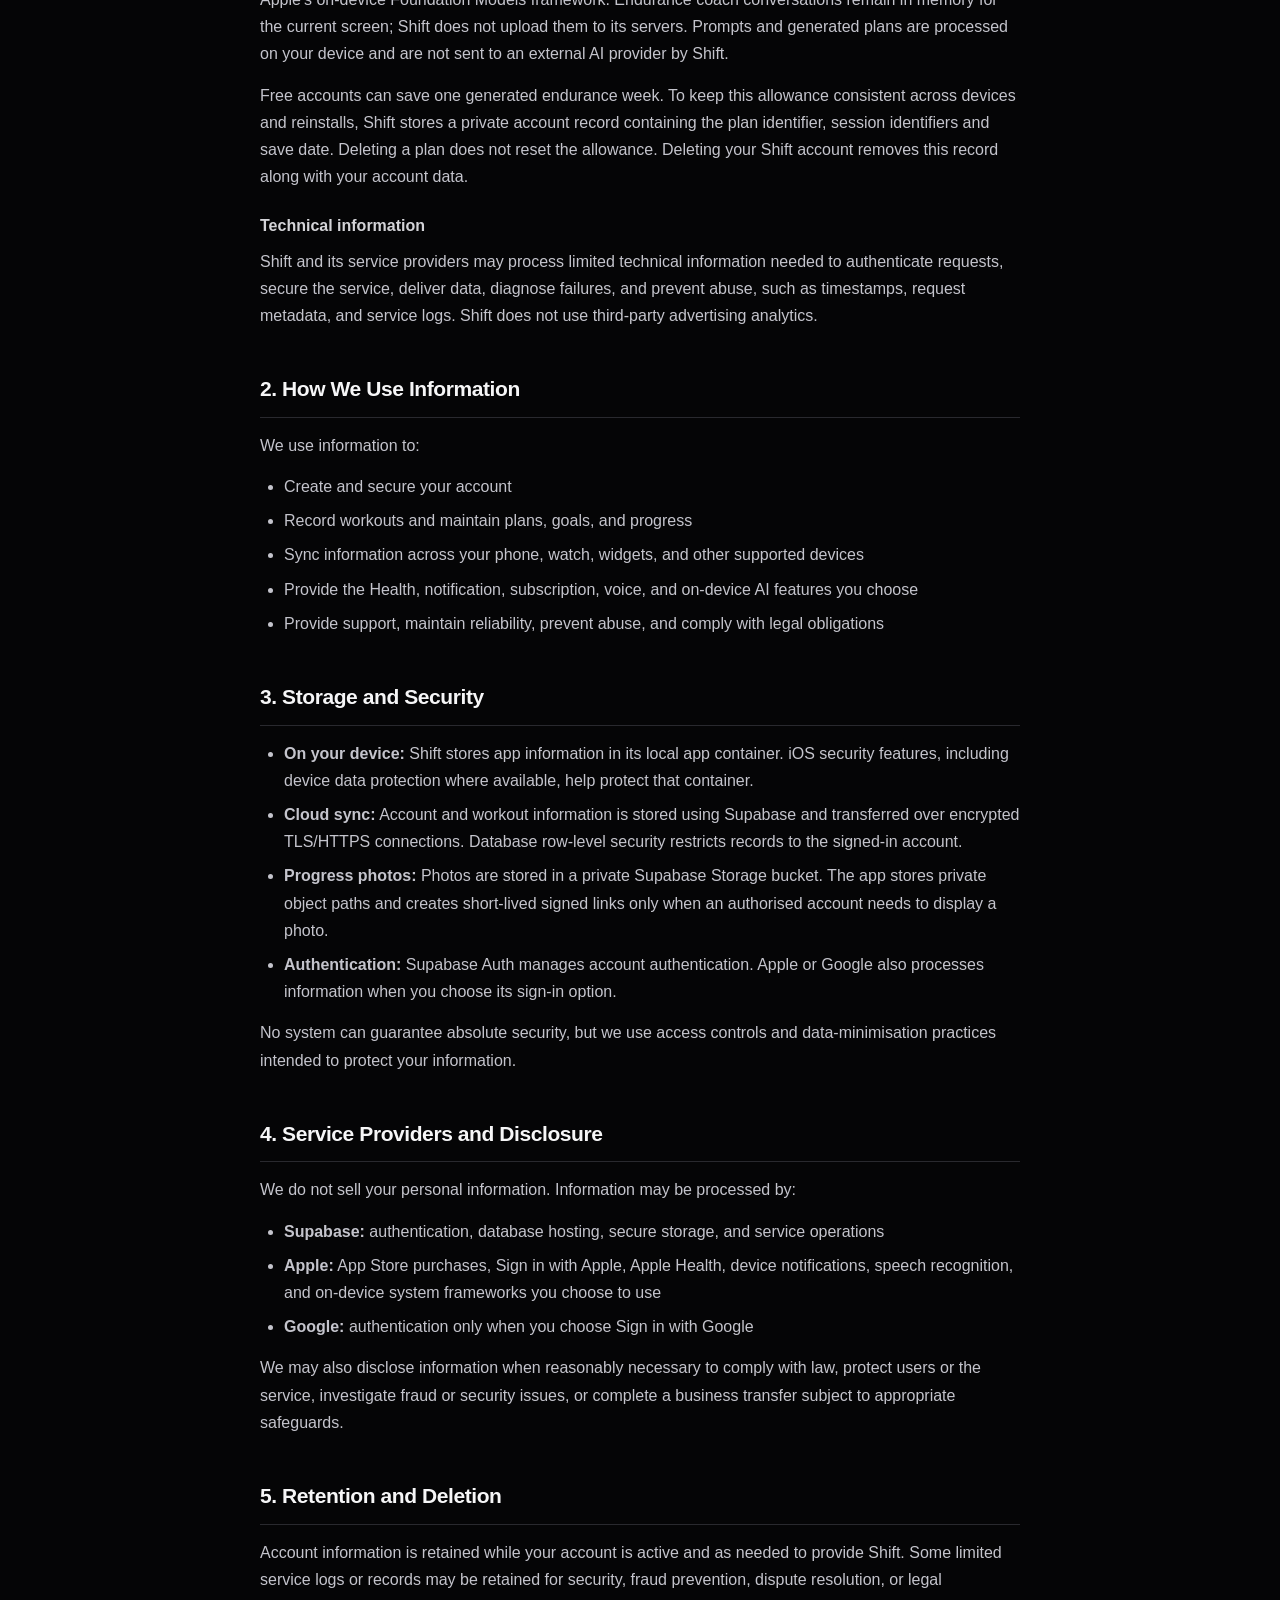
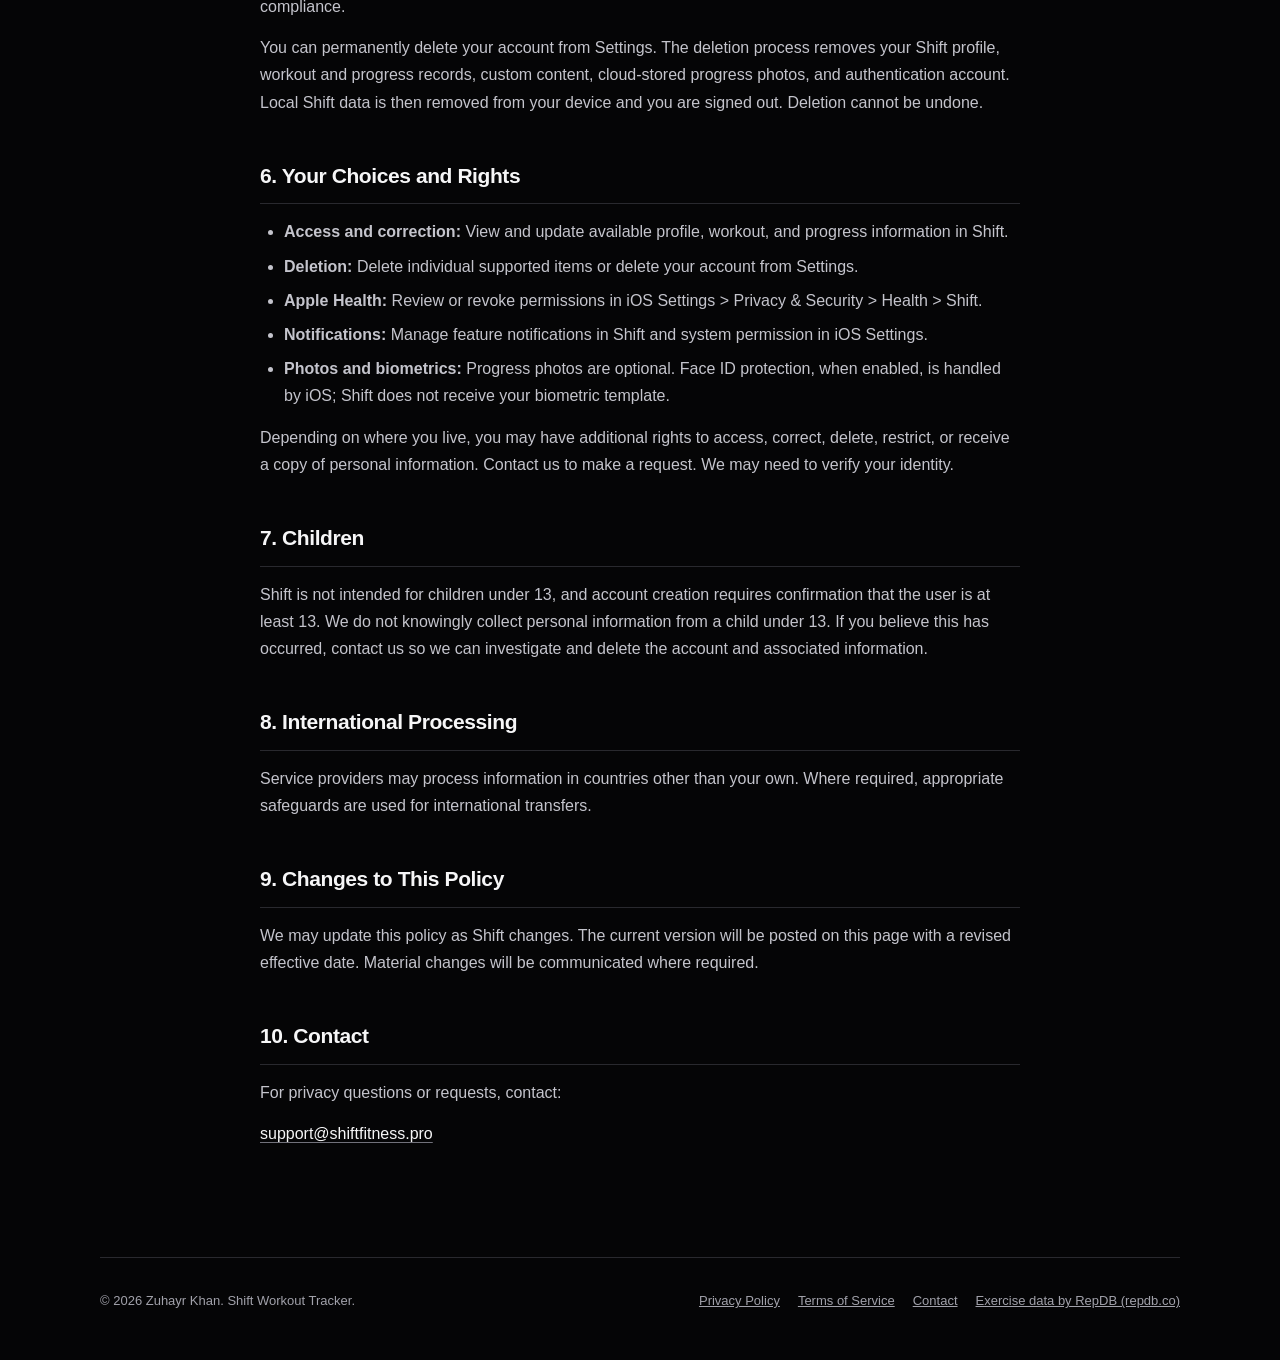
==== commit 03b40f13: "Suggest Pro weather reschedules with explicit confirmation Save opt-in forecast baselines and availa" ====
--- a/docs/privacy-policy.html
+++ b/docs/privacy-policy.html
@@ -88,8 +88,9 @@
         <p>The plan generator can use Apple's on-device speech recognition when the selected language and device support it. Shift requires on-device recognition and does not upload voice audio to our servers. If on-device recognition is unavailable, voice input is disabled and you can type instead.</p>
 
         <h3>Local weather and training plans</h3>
-        <p>When you enable weather, Shift uses a one-time location request or a city you enter to request forecasts from Apple Weather. This does not start route recording. Weather is optional, and you can turn it off. Weather locations are kept in memory rather than added to your GPS route history. A recent city-level weather summary can be shown in your widgets and paired Watch; stale summaries expire. Plans you review and save include their scheduled times, targets, optional weather cautions and forecast location name, and sync to your private Shift account. Forecasts can change after a plan is saved.</p>
-        <p>If you choose Calendar conflict checking while building a week, Shift asks for Apple Calendar access and checks busy times for those seven days. Event titles, locations, notes and attendees are not sent to an AI service or your Shift account. Calendar events are not edited. This optional check is local to the planner and can be turned off. Accepted training sessions are saved to your Shift calendar and continue to appear in your private Watch, widget and reminder summaries.</p>
+        <p>When you enable weather, Shift uses a one-time location request or a city you enter to request forecasts from Apple Weather. This does not start route recording. Weather is optional, and you can turn it off. By default, weather locations are kept in memory rather than added to your GPS route history. A recent city-level weather summary can be shown in your widgets and paired Watch; stale summaries expire. Plans you review and save include their scheduled times, targets, optional weather cautions and forecast location name, and sync to your private Shift account. Forecasts can change after a plan is saved.</p>
+        <p>If you choose Calendar conflict checking while building a week, Shift asks for Apple Calendar access and checks busy times for those seven days. Event titles, locations, notes and attendees are not sent to an AI service or your Shift account. Calendar events are not edited. Accepted training sessions are saved to your Shift calendar and continue to appear in your private Watch, widget and reminder summaries.</p>
+        <p>If you enable forecast change suggestions for a session with Shift Pro, Shift also saves its availability, planning time zone, weather preferences, forecast baseline and a weather lookup point rounded to two decimal places with that private session. These preferences sync to your account and are included in data export and account deletion. Shift requests updated forecasts from Apple for this saved area when it opens and during available iOS background refresh; it does not track your live location for these checks. Calendar busy times are checked again if you enabled that option, but event details are not stored with the plan. Suggestions never move a session until you confirm. You can turn watching off in the session's weather preferences, and separately choose forecast-change notifications. Watch and widget summaries exclude the saved weather lookup point and availability.</p>
 
         <h3>On-device AI</h3>
         <p>When available, AI plan generation, editing, endurance goal interpretation and the endurance coach use Apple's on-device Foundation Models framework. Endurance coach conversations remain in memory for the current screen; Shift does not upload them to its servers. Prompts and generated plans are processed on your device and are not sent to an external AI provider by Shift.</p>
